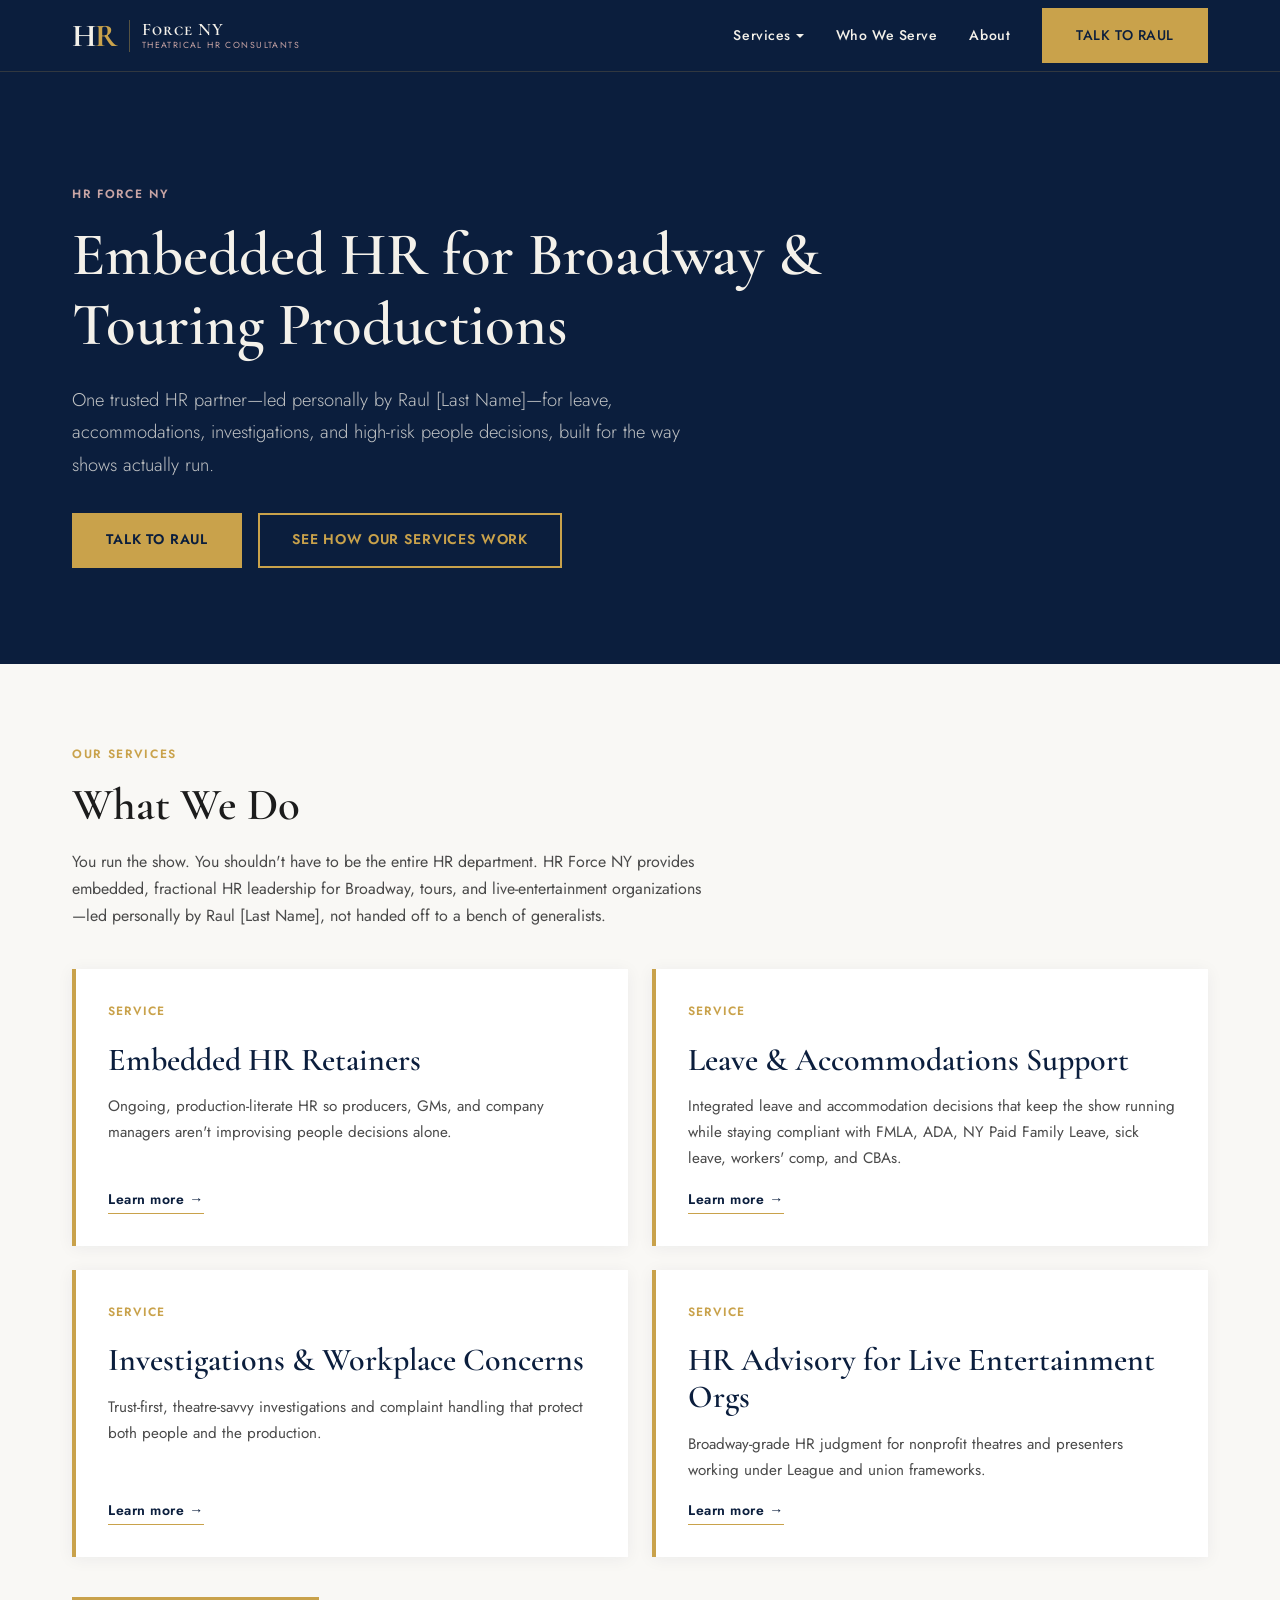
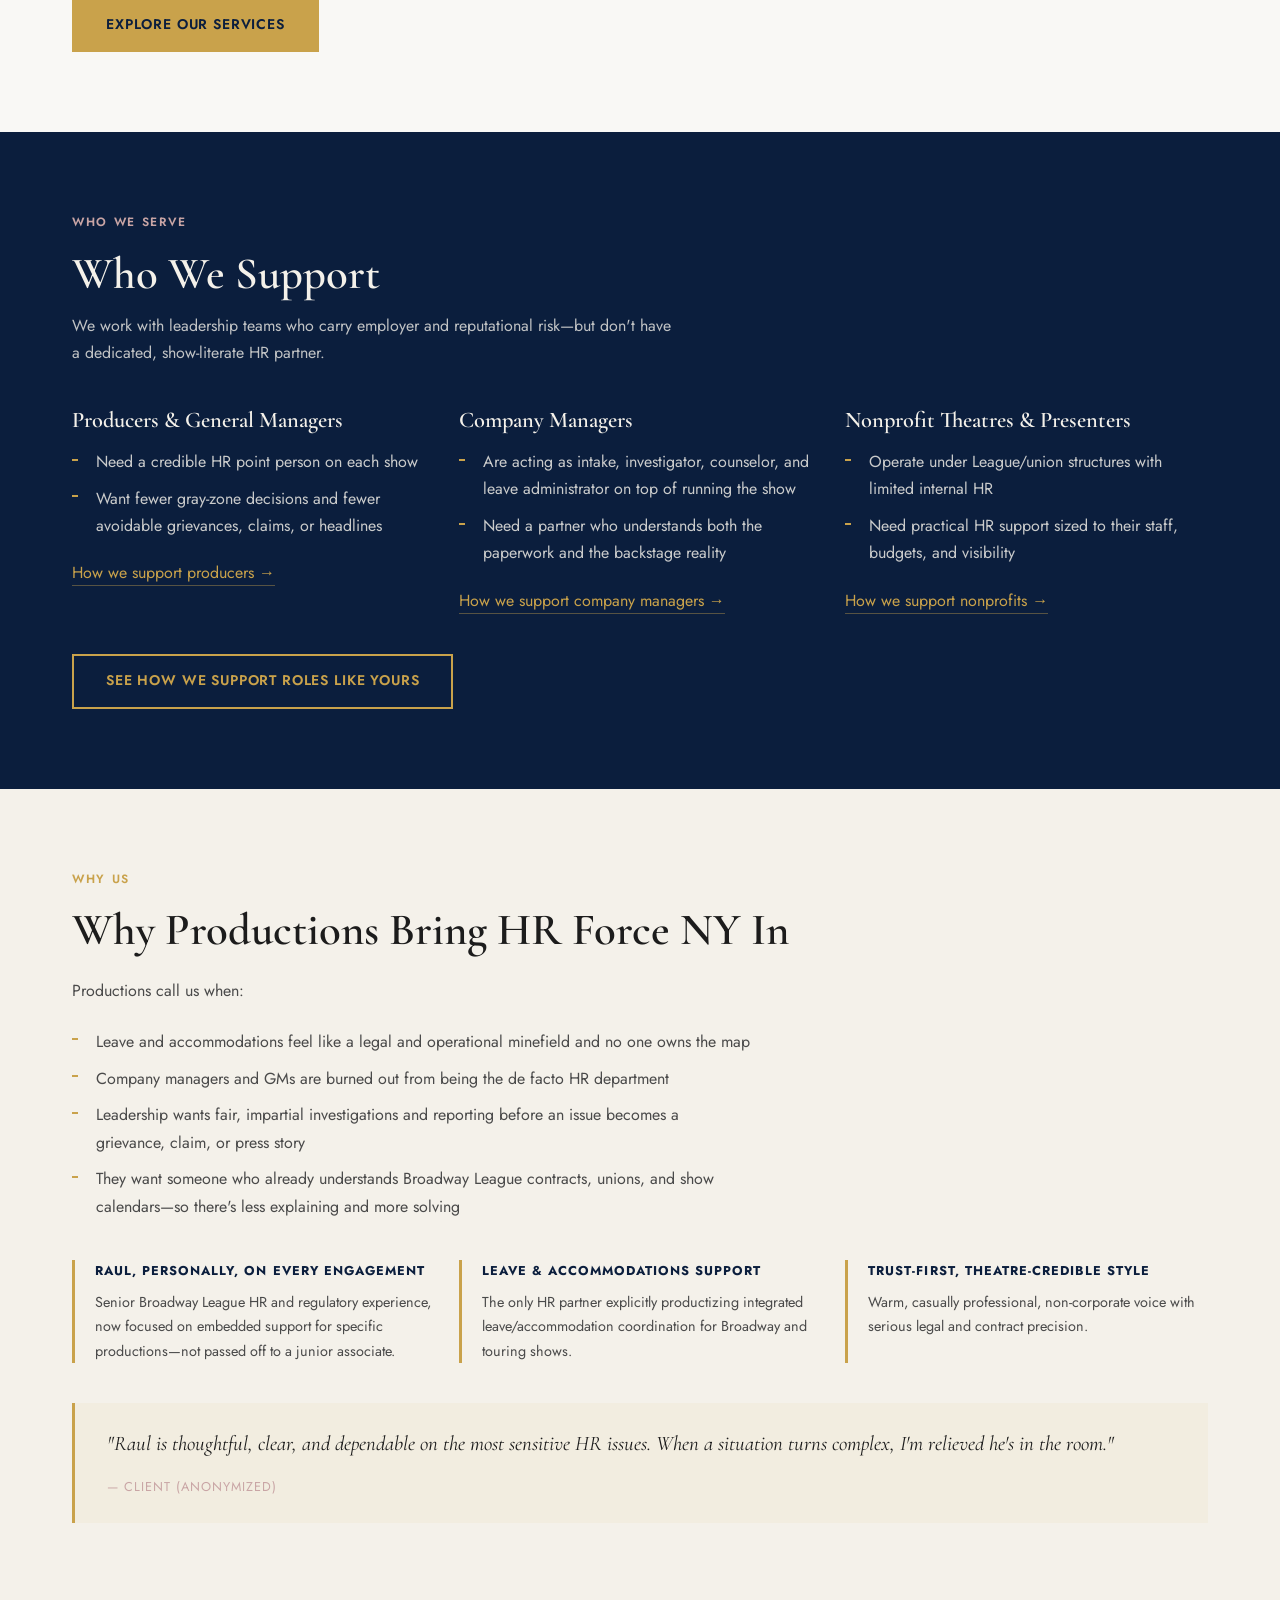
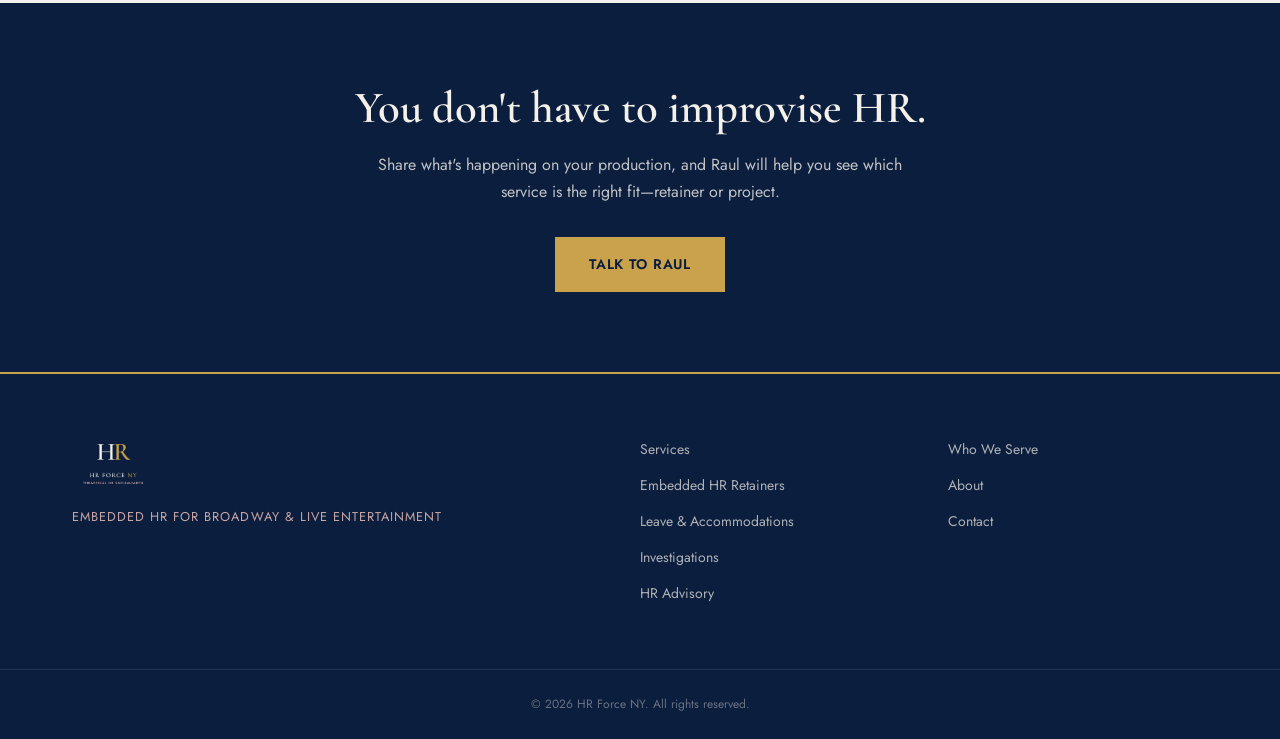
==== index.html @ e14c258d "Fix remaining command center mention and dropdown gap - Fix lowercase 'command center' label on home" ====
<!DOCTYPE html>
<html lang="en">
<head>
  <meta charset="UTF-8">
  <meta name="viewport" content="width=device-width, initial-scale=1.0">
  <title>HR Force NY — Embedded HR for Broadway & Touring Productions</title>
  <link rel="preconnect" href="https://fonts.googleapis.com">
  <link rel="preconnect" href="https://fonts.gstatic.com" crossorigin>
  <link href="https://fonts.googleapis.com/css2?family=Cormorant+Garamond:ital,wght@0,400;0,600;0,700;1,400;1,600&family=Jost:wght@300;400;500;600&display=swap" rel="stylesheet">
  <link rel="stylesheet" href="/css/styles.css">
</head>
<body>

<header class="site-header">
  <div class="header-inner">
    <a href="/" class="logo-wordmark">
      <span class="logo-monogram"><span class="mono-h">H</span><span class="mono-r">R</span></span>
      <span class="logo-divider"></span>
      <span class="logo-text">
        <span class="logo-name">Force NY</span>
        <span class="logo-tagline">Theatrical HR Consultants</span>
      </span>
    </a>
    <nav class="main-nav">
      <div class="nav-dropdown">
        <a href="/services/">Services</a>
        <div class="dropdown-menu">
          <a href="/services/embedded-hr-retainers/">Embedded HR Retainers</a>
          <a href="/services/leave-accommodations/">Leave &amp; Accommodations Support</a>
          <a href="/services/investigations/">Investigations &amp; Workplace Concerns</a>
          <a href="/services/advisory/">HR Advisory for Live Entertainment Orgs</a>
        </div>
      </div>
      <a href="/who-we-serve/">Who We Serve</a>
      <a href="/about/">About</a>
      <a href="/contact/" class="btn-gold">Talk to Raul</a>
    </nav>
  </div>
</header>

<!-- HERO -->
<section class="section-navy hero">
  <div class="container">
    <span class="eyebrow">HR Force NY</span>
    <h1>Embedded HR for Broadway &amp; Touring Productions</h1>
    <p class="subhead">One trusted HR partner—led personally by Raul [Last Name]—for leave, accommodations, investigations, and high-risk people decisions, built for the way shows actually run.</p>
    <div class="btn-row">
      <a href="/contact/" class="btn-gold">Talk to Raul</a>
      <a href="/services/" class="btn-outline">See how our services work</a>
    </div>
  </div>
</section>

<!-- WHAT WE DO -->
<section class="section-page-bg section-pad">
  <div class="container">
    <span class="eyebrow">Our Services</span>
    <h2 style="margin-bottom:1rem;">What We Do</h2>
    <p style="max-width:640px;color:var(--text-mid);margin-bottom:2.5rem;">You run the show. You shouldn't have to be the entire HR department. HR Force NY provides embedded, fractional HR leadership for Broadway, tours, and live-entertainment organizations—led personally by Raul [Last Name], not handed off to a bench of generalists.</p>
    <div class="grid-2">
      <div class="service-card">
        <div class="card-meta">Service</div>
        <h3>Embedded HR Retainers</h3>
        <p>Ongoing, production-literate HR so producers, GMs, and company managers aren't improvising people decisions alone.</p>
        <a href="/services/embedded-hr-retainers/" class="card-link">Learn more →</a>
      </div>
      <div class="service-card">
        <div class="card-meta">Service</div>
        <h3>Leave &amp; Accommodations Support</h3>
        <p>Integrated leave and accommodation decisions that keep the show running while staying compliant with FMLA, ADA, NY Paid Family Leave, sick leave, workers' comp, and CBAs.</p>
        <a href="/services/leave-accommodations/" class="card-link">Learn more →</a>
      </div>
      <div class="service-card">
        <div class="card-meta">Service</div>
        <h3>Investigations &amp; Workplace Concerns</h3>
        <p>Trust-first, theatre-savvy investigations and complaint handling that protect both people and the production.</p>
        <a href="/services/investigations/" class="card-link">Learn more →</a>
      </div>
      <div class="service-card">
        <div class="card-meta">Service</div>
        <h3>HR Advisory for Live Entertainment Orgs</h3>
        <p>Broadway-grade HR judgment for nonprofit theatres and presenters working under League and union frameworks.</p>
        <a href="/services/advisory/" class="card-link">Learn more →</a>
      </div>
    </div>
    <div class="btn-row" style="margin-top:2.5rem;">
      <a href="/services/" class="btn-gold">Explore our services</a>
    </div>
  </div>
</section>

<!-- WHO WE SUPPORT -->
<section class="section-navy section-pad">
  <div class="container">
    <span class="eyebrow">Who We Serve</span>
    <h2 style="margin-bottom:0.75rem;">Who We Support</h2>
    <p style="max-width:600px;color:rgba(244,241,234,0.78);margin-bottom:2.5rem;">We work with leadership teams who carry employer and reputational risk—but don't have a dedicated, show-literate HR partner.</p>
    <div class="grid-3">
      <div>
        <h3 style="font-size:1.4rem;margin-bottom:1rem;">Producers &amp; General Managers</h3>
        <ul class="bullet-list">
          <li>Need a credible HR point person on each show</li>
          <li>Want fewer gray-zone decisions and fewer avoidable grievances, claims, or headlines</li>
        </ul>
        <div style="margin-top:1.25rem;">
          <a href="/who-we-serve/" class="text-link" style="color:var(--gold);">How we support producers →</a>
        </div>
      </div>
      <div>
        <h3 style="font-size:1.4rem;margin-bottom:1rem;">Company Managers</h3>
        <ul class="bullet-list">
          <li>Are acting as intake, investigator, counselor, and leave administrator on top of running the show</li>
          <li>Need a partner who understands both the paperwork and the backstage reality</li>
        </ul>
        <div style="margin-top:1.25rem;">
          <a href="/who-we-serve/" class="text-link" style="color:var(--gold);">How we support company managers →</a>
        </div>
      </div>
      <div>
        <h3 style="font-size:1.4rem;margin-bottom:1rem;">Nonprofit Theatres &amp; Presenters</h3>
        <ul class="bullet-list">
          <li>Operate under League/union structures with limited internal HR</li>
          <li>Need practical HR support sized to their staff, budgets, and visibility</li>
        </ul>
        <div style="margin-top:1.25rem;">
          <a href="/who-we-serve/" class="text-link" style="color:var(--gold);">How we support nonprofits →</a>
        </div>
      </div>
    </div>
    <div class="btn-row" style="margin-top:2.5rem;">
      <a href="/who-we-serve/" class="btn-outline">See how we support roles like yours</a>
    </div>
  </div>
</section>

<!-- WHY HR FORCE NY -->
<section class="section-cream section-pad">
  <div class="container">
    <span class="eyebrow">Why Us</span>
    <h2 style="margin-bottom:1.25rem;">Why Productions Bring HR Force NY In</h2>
    <p style="color:var(--text-mid);max-width:640px;margin-bottom:1.5rem;">Productions call us when:</p>
    <ul class="bullet-list" style="max-width:680px;">
      <li>Leave and accommodations feel like a legal and operational minefield and no one owns the map</li>
      <li>Company managers and GMs are burned out from being the de facto HR department</li>
      <li>Leadership wants fair, impartial investigations and reporting before an issue becomes a grievance, claim, or press story</li>
      <li>They want someone who already understands Broadway League contracts, unions, and show calendars—so there's less explaining and more solving</li>
    </ul>
    <div style="display:grid;grid-template-columns:1fr 1fr 1fr;gap:1.5rem;margin-top:2.5rem;">
      <div style="border-left:3px solid var(--gold);padding-left:1.25rem;">
        <p style="font-family:'Jost',sans-serif;font-size:0.8rem;font-weight:700;letter-spacing:0.08em;text-transform:uppercase;color:var(--navy);margin-bottom:0.5rem;">Raul, personally, on every engagement</p>
        <p style="color:var(--text-mid);font-size:0.9rem;margin:0;">Senior Broadway League HR and regulatory experience, now focused on embedded support for specific productions—not passed off to a junior associate.</p>
      </div>
      <div style="border-left:3px solid var(--gold);padding-left:1.25rem;">
        <p style="font-family:'Jost',sans-serif;font-size:0.8rem;font-weight:700;letter-spacing:0.08em;text-transform:uppercase;color:var(--navy);margin-bottom:0.5rem;">Leave &amp; Accommodations Support</p>
        <p style="color:var(--text-mid);font-size:0.9rem;margin:0;">The only HR partner explicitly productizing integrated leave/accommodation coordination for Broadway and touring shows.</p>
      </div>
      <div style="border-left:3px solid var(--gold);padding-left:1.25rem;">
        <p style="font-family:'Jost',sans-serif;font-size:0.8rem;font-weight:700;letter-spacing:0.08em;text-transform:uppercase;color:var(--navy);margin-bottom:0.5rem;">Trust-first, theatre-credible style</p>
        <p style="color:var(--text-mid);font-size:0.9rem;margin:0;">Warm, casually professional, non-corporate voice with serious legal and contract precision.</p>
      </div>
    </div>
    <div class="pullquote">
      <blockquote>"Raul is thoughtful, clear, and dependable on the most sensitive HR issues. When a situation turns complex, I'm relieved he's in the room."</blockquote>
      <cite>— Client (anonymized)</cite>
    </div>
  </div>
</section>

<!-- FINAL CTA -->
<section class="section-navy cta-band">
  <div class="container">
    <h2>You don't have to improvise HR.</h2>
    <p>Share what's happening on your production, and Raul will help you see which service is the right fit—retainer or project.</p>
    <div class="btn-row">
      <a href="/contact/" class="btn-gold">Talk to Raul</a>
    </div>
  </div>
</section>

<footer class="site-footer">
  <div class="footer-inner">
    <div class="footer-logo">
      <img src="/brand/hrforce-ny-logo-2a.png" alt="HR Force NY" height="52">
      <p>Embedded HR for Broadway &amp; Live Entertainment</p>
    </div>
    <nav class="footer-nav">
      <a href="/services/">Services</a>
      <a href="/services/embedded-hr-retainers/">Embedded HR Retainers</a>
      <a href="/services/leave-accommodations/">Leave &amp; Accommodations</a>
      <a href="/services/investigations/">Investigations</a>
      <a href="/services/advisory/">HR Advisory</a>
    </nav>
    <nav class="footer-nav">
      <a href="/who-we-serve/">Who We Serve</a>
      <a href="/about/">About</a>
      <a href="/contact/">Contact</a>
    </nav>
  </div>
  <div class="footer-legal">
    <p>&copy; 2026 HR Force NY. All rights reserved.</p>
  </div>
</footer>

</body>
</html>
---- css/styles.css ----
/* ============================================================
   HR Force NY — Shared Stylesheet
   ============================================================ */

*, *::before, *::after {
  box-sizing: border-box;
  margin: 0;
  padding: 0;
}

:root {
  --navy:     #0B1E3D;
  --gold:     #C9A24B;
  --cream:    #F4F1EA;
  --rose:     #C9A5A5;
  --page-bg:  #F9F8F5;
  --white:    #FFFFFF;
  --text-dark: #1C1C1C;
  --text-mid:  #4A4A4A;
  --text-light: #D4CEC5;
  --max-width: 1200px;
}

html {
  font-size: 16px;
  -webkit-font-smoothing: antialiased;
}

body {
  font-family: 'Jost', sans-serif;
  font-weight: 400;
  color: var(--text-dark);
  background: var(--page-bg);
  line-height: 1.7;
}

img {
  max-width: 100%;
  display: block;
}

a {
  color: inherit;
  text-decoration: none;
}

/* ============================================================
   LAYOUT
   ============================================================ */

.container {
  max-width: var(--max-width);
  margin: 0 auto;
  padding: 0 2rem;
}

.section-navy    { background: var(--navy); color: var(--cream); }
.section-cream   { background: var(--cream); color: var(--text-dark); }
.section-white   { background: var(--white); color: var(--text-dark); }
.section-page-bg { background: var(--page-bg); color: var(--text-dark); }

.section-pad   { padding: 5rem 0; }
.section-pad-lg { padding: 7rem 0; }

/* ============================================================
   TYPOGRAPHY
   ============================================================ */

h1, h2, h3, h4 {
  font-family: 'Cormorant Garamond', Georgia, serif;
  line-height: 1.15;
  font-weight: 600;
}

h1 { font-size: clamp(2.4rem, 5vw, 3.8rem); }
h2 { font-size: clamp(1.8rem, 3.5vw, 2.8rem); }
h3 { font-size: clamp(1.4rem, 2.5vw, 2rem); }
h4 { font-size: 1.2rem; }

p { margin-bottom: 1.2rem; }
p:last-child { margin-bottom: 0; }

.eyebrow {
  font-family: 'Jost', sans-serif;
  font-size: 0.75rem;
  font-weight: 600;
  letter-spacing: 0.14em;
  text-transform: uppercase;
  margin-bottom: 1rem;
  display: block;
}

.section-navy .eyebrow  { color: var(--rose); }
.section-cream .eyebrow { color: var(--gold); }
.section-white .eyebrow { color: var(--gold); }
.section-page-bg .eyebrow { color: var(--gold); }

.section-navy h1,
.section-navy h2,
.section-navy h3,
.section-navy h4 { color: var(--cream); }

.section-navy p,
.section-navy li { color: rgba(244, 241, 234, 0.82); }

ul {
  list-style: none;
}

.bullet-list li {
  padding-left: 1.5rem;
  position: relative;
  margin-bottom: 0.6rem;
  color: var(--text-mid);
}

.bullet-list li::before {
  content: '';
  position: absolute;
  left: 0;
  top: 0.65em;
  width: 6px;
  height: 2px;
  background: var(--gold);
}

.section-navy .bullet-list li { color: rgba(244, 241, 234, 0.82); }
.section-navy .bullet-list li::before { background: var(--gold); }

/* ============================================================
   BUTTONS
   ============================================================ */

.btn-gold {
  display: inline-block;
  background: var(--gold);
  color: var(--navy);
  font-family: 'Jost', sans-serif;
  font-weight: 600;
  font-size: 0.875rem;
  letter-spacing: 0.06em;
  text-transform: uppercase;
  padding: 0.85rem 2rem;
  border: 2px solid var(--gold);
  cursor: pointer;
  transition: background 0.2s, color 0.2s;
  text-decoration: none;
}

.btn-gold:hover {
  background: #b88e3b;
  border-color: #b88e3b;
  color: var(--navy);
}

.btn-outline {
  display: inline-block;
  background: transparent;
  color: var(--gold);
  font-family: 'Jost', sans-serif;
  font-weight: 600;
  font-size: 0.875rem;
  letter-spacing: 0.06em;
  text-transform: uppercase;
  padding: 0.85rem 2rem;
  border: 2px solid var(--gold);
  cursor: pointer;
  transition: background 0.2s, color 0.2s;
  text-decoration: none;
}

.btn-outline:hover {
  background: var(--gold);
  color: var(--navy);
}

.btn-row {
  display: flex;
  flex-wrap: wrap;
  gap: 1rem;
  align-items: center;
  margin-top: 2rem;
}

/* ============================================================
   HEADER / NAV
   ============================================================ */

.site-header {
  position: sticky;
  top: 0;
  z-index: 100;
  background: var(--navy);
  height: 72px;
  border-bottom: 1px solid rgba(201, 162, 75, 0.2);
}

.header-inner {
  max-width: var(--max-width);
  margin: 0 auto;
  padding: 0 2rem;
  height: 100%;
  display: flex;
  align-items: center;
  justify-content: space-between;
}

.logo-link img {
  height: 48px;
  width: auto;
}

/* Horizontal text wordmark for nav */
.logo-wordmark {
  display: flex;
  align-items: center;
  gap: 0.75rem;
  text-decoration: none;
  line-height: 1;
}
.logo-wordmark .logo-monogram {
  font-family: 'Cormorant Garamond', serif;
  font-size: 2rem;
  font-weight: 700;
  line-height: 1;
  letter-spacing: -0.02em;
}
.logo-wordmark .logo-monogram .mono-h { color: var(--cream); }
.logo-wordmark .logo-monogram .mono-r { color: var(--gold); }
.logo-wordmark .logo-divider {
  width: 1px;
  height: 32px;
  background: rgba(201,162,75,0.4);
}
.logo-wordmark .logo-text {
  display: flex;
  flex-direction: column;
  gap: 0.15rem;
}
.logo-wordmark .logo-name {
  font-family: 'Cormorant Garamond', serif;
  font-variant-caps: small-caps;
  font-size: 1.1rem;
  font-weight: 600;
  letter-spacing: 0.06em;
  color: var(--cream);
  line-height: 1;
}
.logo-wordmark .logo-tagline {
  font-family: 'Jost', sans-serif;
  font-size: 0.55rem;
  font-weight: 400;
  letter-spacing: 0.16em;
  text-transform: uppercase;
  color: var(--rose);
  line-height: 1;
}

.main-nav {
  display: flex;
  align-items: center;
  gap: 2rem;
}

.main-nav a {
  font-family: 'Jost', sans-serif;
  font-size: 0.875rem;
  font-weight: 500;
  letter-spacing: 0.04em;
  color: var(--cream);
  text-decoration: none;
  transition: color 0.2s;
}

.main-nav a:hover {
  color: var(--gold);
}

.main-nav .btn-gold {
  color: var(--navy);
}

/* Services dropdown */
.nav-dropdown {
  position: relative;
}
.nav-dropdown > a {
  display: flex;
  align-items: center;
  gap: 0.3rem;
}
.nav-dropdown > a::after {
  content: '';
  display: inline-block;
  width: 0;
  height: 0;
  border-left: 4px solid transparent;
  border-right: 4px solid transparent;
  border-top: 4px solid currentColor;
  margin-top: 1px;
  transition: transform 0.2s;
}
.nav-dropdown:hover > a::after,
.nav-dropdown:focus-within > a::after {
  transform: rotate(180deg);
}
.dropdown-menu {
  display: none;
  position: absolute;
  top: 100%;
  left: 50%;
  transform: translateX(-50%);
  background: var(--navy);
  border: 1px solid rgba(201,162,75,0.3);
  border-top: 2px solid var(--gold);
  min-width: 260px;
  z-index: 200;
  padding: 0.5rem 0;
  padding-top: 0.75rem;
}
.nav-dropdown:hover .dropdown-menu,
.nav-dropdown:focus-within .dropdown-menu {
  display: block;
}
.dropdown-menu a {
  display: block;
  padding: 0.65rem 1.25rem;
  font-size: 0.8rem;
  letter-spacing: 0.03em;
  white-space: nowrap;
  border-bottom: 1px solid rgba(255,255,255,0.05);
}
.dropdown-menu a:last-child {
  border-bottom: none;
}
.dropdown-menu a:hover {
  background: rgba(201,162,75,0.08);
  color: var(--gold);
}

/* ============================================================
   FOOTER
   ============================================================ */

.site-footer {
  background: var(--navy);
  border-top: 2px solid var(--gold);
}

.footer-inner {
  max-width: var(--max-width);
  margin: 0 auto;
  padding: 4rem 2rem;
  display: grid;
  grid-template-columns: 2fr 1fr 1fr;
  gap: 3rem;
}

.footer-logo img {
  height: 52px;
  width: auto;
  margin-bottom: 1rem;
}

.footer-logo p {
  font-family: 'Jost', sans-serif;
  font-size: 0.8rem;
  letter-spacing: 0.08em;
  text-transform: uppercase;
  color: var(--rose);
  margin: 0;
}

.footer-nav {
  display: flex;
  flex-direction: column;
  gap: 0.75rem;
}

.footer-nav a {
  font-family: 'Jost', sans-serif;
  font-size: 0.875rem;
  color: rgba(244, 241, 234, 0.7);
  text-decoration: none;
  transition: color 0.2s;
}

.footer-nav a:hover {
  color: var(--gold);
}

.footer-legal {
  border-top: 1px solid rgba(244, 241, 234, 0.1);
  padding: 1.5rem 2rem;
  text-align: center;
}

.footer-legal p {
  font-family: 'Jost', sans-serif;
  font-size: 0.75rem;
  color: rgba(244, 241, 234, 0.4);
  margin: 0;
}

/* ============================================================
   HERO
   ============================================================ */

.hero {
  padding: 7rem 0 6rem;
}

.hero h1 {
  margin-bottom: 1.5rem;
  max-width: 820px;
}

.hero .subhead {
  font-family: 'Jost', sans-serif;
  font-size: 1.15rem;
  font-weight: 300;
  line-height: 1.75;
  color: rgba(244, 241, 234, 0.78);
  max-width: 620px;
  margin-bottom: 0;
}

/* ============================================================
   SERVICE CARDS
   ============================================================ */

.service-card {
  background: var(--white);
  border-left: 4px solid var(--gold);
  padding: 2rem;
  box-shadow: 0 2px 16px rgba(11, 30, 61, 0.06);
  display: flex;
  flex-direction: column;
  gap: 1rem;
}

.service-card h2,
.service-card h3 {
  font-family: 'Cormorant Garamond', Georgia, serif;
  color: var(--navy);
}

.service-card .card-meta {
  font-family: 'Jost', sans-serif;
  font-size: 0.75rem;
  font-weight: 600;
  letter-spacing: 0.1em;
  text-transform: uppercase;
  color: var(--gold);
  margin-bottom: 0.25rem;
}

.service-card p {
  color: var(--text-mid);
  font-size: 0.95rem;
  margin-bottom: 0;
}

.service-card .card-link {
  font-family: 'Jost', sans-serif;
  font-size: 0.875rem;
  font-weight: 600;
  color: var(--navy);
  letter-spacing: 0.04em;
  text-decoration: none;
  border-bottom: 1px solid var(--gold);
  padding-bottom: 1px;
  align-self: flex-start;
  margin-top: auto;
  transition: color 0.2s;
}

.service-card .card-link:hover { color: var(--gold); }

.grid-2 {
  display: grid;
  grid-template-columns: 1fr 1fr;
  gap: 1.5rem;
}

.grid-3 {
  display: grid;
  grid-template-columns: 1fr 1fr 1fr;
  gap: 1.5rem;
}

/* ============================================================
   PULLQUOTE
   ============================================================ */

.pullquote {
  border-left: 3px solid var(--gold);
  padding: 1.5rem 2rem;
  margin: 2.5rem 0 0;
  background: rgba(201, 162, 75, 0.06);
}

.pullquote blockquote {
  font-family: 'Cormorant Garamond', Georgia, serif;
  font-size: 1.3rem;
  font-style: italic;
  line-height: 1.6;
  color: var(--text-dark);
  margin-bottom: 0.75rem;
}

.pullquote cite {
  font-family: 'Jost', sans-serif;
  font-size: 0.8rem;
  letter-spacing: 0.08em;
  text-transform: uppercase;
  color: var(--rose);
  font-style: normal;
}

/* ============================================================
   DIVIDER RULE
   ============================================================ */

.gold-rule {
  border: none;
  border-top: 2px solid var(--gold);
  margin: 3rem 0;
  opacity: 0.4;
}

/* ============================================================
   WHO WE SERVE — AUDIENCE SECTIONS
   ============================================================ */

.audience-section {
  padding: 4.5rem 0;
}

.audience-inner {
  display: grid;
  grid-template-columns: 1fr 1fr;
  gap: 4rem;
  align-items: start;
}

.audience-links {
  display: flex;
  flex-direction: column;
  gap: 0.5rem;
  margin-top: 1.5rem;
}

.audience-links a {
  font-family: 'Jost', sans-serif;
  font-size: 0.875rem;
  font-weight: 600;
  color: var(--gold);
  text-decoration: none;
  border-bottom: 1px solid transparent;
  padding-bottom: 1px;
  align-self: flex-start;
  transition: border-color 0.2s;
}

.audience-links a:hover { border-color: var(--gold); }

/* ============================================================
   HOW IT WORKS — 3 COLUMN
   ============================================================ */

.how-grid {
  display: grid;
  grid-template-columns: 1fr 1fr 1fr;
  gap: 2rem;
  margin-top: 2.5rem;
}

.how-block h4 {
  font-family: 'Jost', sans-serif;
  font-weight: 600;
  font-size: 0.875rem;
  letter-spacing: 0.08em;
  text-transform: uppercase;
  color: var(--gold);
  margin-bottom: 0.75rem;
}

.how-block p,
.how-block li {
  font-size: 0.93rem;
  color: rgba(244, 241, 234, 0.78);
}

/* ============================================================
   PRINCIPLES / BELIEFS CARDS
   ============================================================ */

.principles-grid {
  display: grid;
  grid-template-columns: 1fr 1fr;
  gap: 1.5rem;
  margin-top: 2.5rem;
}

.principle-card {
  border-left: 3px solid var(--gold);
  padding: 1.5rem;
  background: rgba(201, 162, 75, 0.06);
}

.principle-card h4 {
  font-family: 'Jost', sans-serif;
  font-size: 0.875rem;
  font-weight: 600;
  letter-spacing: 0.06em;
  text-transform: uppercase;
  color: var(--gold);
  margin-bottom: 0.6rem;
}

.principle-card p {
  font-size: 0.93rem;
  color: rgba(244, 241, 234, 0.78);
  margin: 0;
}

/* ============================================================
   CTA BAND
   ============================================================ */

.cta-band {
  padding: 5rem 0;
  text-align: center;
}

.cta-band h2 {
  margin-bottom: 1rem;
}

.cta-band p {
  max-width: 540px;
  margin: 0 auto 2rem;
  color: rgba(244, 241, 234, 0.78);
}

.cta-band .btn-row {
  justify-content: center;
}

/* ============================================================
   WHAT'S INCLUDED — SUBSECTIONS
   ============================================================ */

.included-grid {
  display: grid;
  grid-template-columns: 1fr 1fr;
  gap: 2.5rem;
  margin-top: 2.5rem;
}

.included-item h4 {
  font-family: 'Jost', sans-serif;
  font-size: 0.875rem;
  font-weight: 700;
  letter-spacing: 0.06em;
  text-transform: uppercase;
  color: var(--navy);
  margin-bottom: 0.75rem;
  padding-bottom: 0.5rem;
  border-bottom: 1px solid var(--gold);
}

.included-item p,
.included-item li {
  font-size: 0.93rem;
  color: var(--text-mid);
  margin-bottom: 0.4rem;
}

/* ============================================================
   CONTACT FORM
   ============================================================ */

.contact-layout {
  display: grid;
  grid-template-columns: 1fr 1.6fr;
  gap: 5rem;
  align-items: start;
}

.contact-intro h2 {
  color: var(--navy);
  margin-bottom: 1.25rem;
}

.contact-intro p {
  color: var(--text-mid);
  font-size: 0.95rem;
}

.contact-intro .raul-bullets {
  margin-top: 1.5rem;
}

.contact-form-wrap {
  background: var(--white);
  border-left: 4px solid var(--gold);
  padding: 2.5rem;
  box-shadow: 0 2px 20px rgba(11, 30, 61, 0.07);
}

.form-group {
  margin-bottom: 1.25rem;
}

.form-group label {
  display: block;
  font-family: 'Jost', sans-serif;
  font-size: 0.8rem;
  font-weight: 600;
  letter-spacing: 0.07em;
  text-transform: uppercase;
  color: var(--text-dark);
  margin-bottom: 0.4rem;
}

.form-group input,
.form-group select,
.form-group textarea {
  width: 100%;
  font-family: 'Jost', sans-serif;
  font-size: 0.95rem;
  color: var(--text-dark);
  background: var(--page-bg);
  border: 1px solid #D8D4CC;
  padding: 0.75rem 1rem;
  outline: none;
  transition: border-color 0.2s, box-shadow 0.2s;
  appearance: none;
  -webkit-appearance: none;
}

.form-group select {
  background-image: url("data:image/svg+xml,%3Csvg xmlns='http://www.w3.org/2000/svg' width='12' height='8' viewBox='0 0 12 8'%3E%3Cpath d='M1 1l5 5 5-5' stroke='%234A4A4A' stroke-width='1.5' fill='none'/%3E%3C/svg%3E");
  background-repeat: no-repeat;
  background-position: right 1rem center;
  padding-right: 2.5rem;
}

.form-group input:focus,
.form-group select:focus,
.form-group textarea:focus {
  border-color: var(--gold);
  box-shadow: 0 0 0 2px rgba(201, 162, 75, 0.2);
}

.form-group textarea {
  min-height: 120px;
  resize: vertical;
}

.form-submit {
  margin-top: 1.5rem;
}

.form-submit .btn-gold {
  width: 100%;
  text-align: center;
  border: none;
  font-size: 0.875rem;
  padding: 1rem 2rem;
  cursor: pointer;
}

.prefer-email {
  margin-top: 2.5rem;
  padding-top: 2rem;
  border-top: 1px solid rgba(201, 162, 75, 0.3);
}

.prefer-email h3 {
  font-family: 'Jost', sans-serif;
  font-size: 0.875rem;
  font-weight: 600;
  letter-spacing: 0.06em;
  text-transform: uppercase;
  color: var(--navy);
  margin-bottom: 0.5rem;
}

.prefer-email p {
  font-size: 0.9rem;
  color: var(--text-mid);
  margin: 0;
}

/* ============================================================
   PAGE HEADER (non-hero interior pages)
   ============================================================ */

.page-header {
  padding: 5rem 0 4rem;
}

.page-header h1 {
  margin-bottom: 1.25rem;
}

.page-header .lead {
  font-family: 'Jost', sans-serif;
  font-size: 1.1rem;
  font-weight: 300;
  color: rgba(244, 241, 234, 0.78);
  max-width: 680px;
}

/* ============================================================
   INLINE LINK STYLE
   ============================================================ */

.text-link {
  color: var(--gold);
  border-bottom: 1px solid rgba(201, 162, 75, 0.4);
  padding-bottom: 1px;
  transition: border-color 0.2s;
}

.text-link:hover { border-color: var(--gold); }

/* ============================================================
   RESPONSIVE
   ============================================================ */

@media (max-width: 900px) {
  .grid-2,
  .grid-3,
  .how-grid,
  .principles-grid,
  .included-grid,
  .audience-inner,
  .footer-inner,
  .contact-layout {
    grid-template-columns: 1fr;
    gap: 2rem;
  }

  .footer-inner {
    padding: 3rem 2rem;
  }
}

@media (max-width: 768px) {
  .main-nav {
    gap: 1rem;
  }

  .main-nav a:not(.btn-gold) {
    display: none;
  }

  h1 { font-size: 2.2rem; }
  h2 { font-size: 1.75rem; }

  .hero { padding: 4rem 0; }
  .section-pad { padding: 3.5rem 0; }
  .section-pad-lg { padding: 4.5rem 0; }

  .contact-form-wrap { padding: 1.5rem; }
}
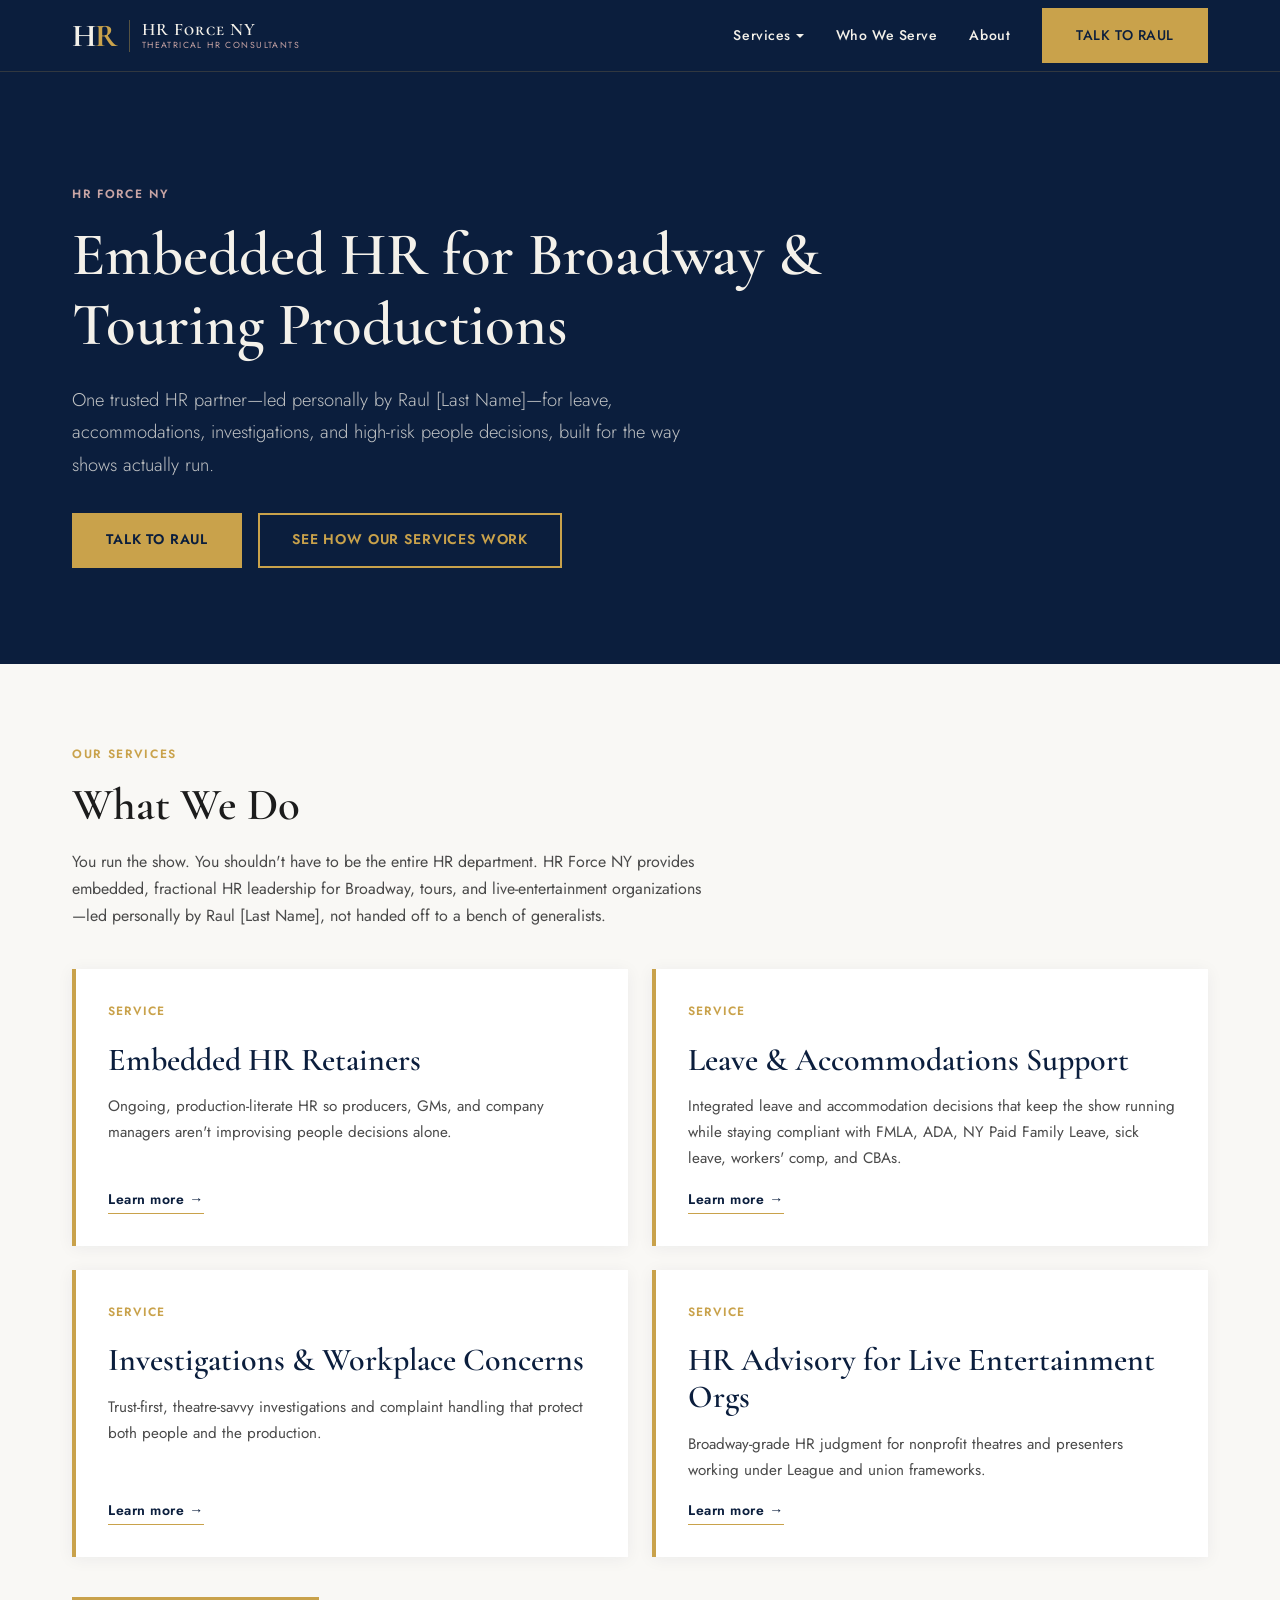
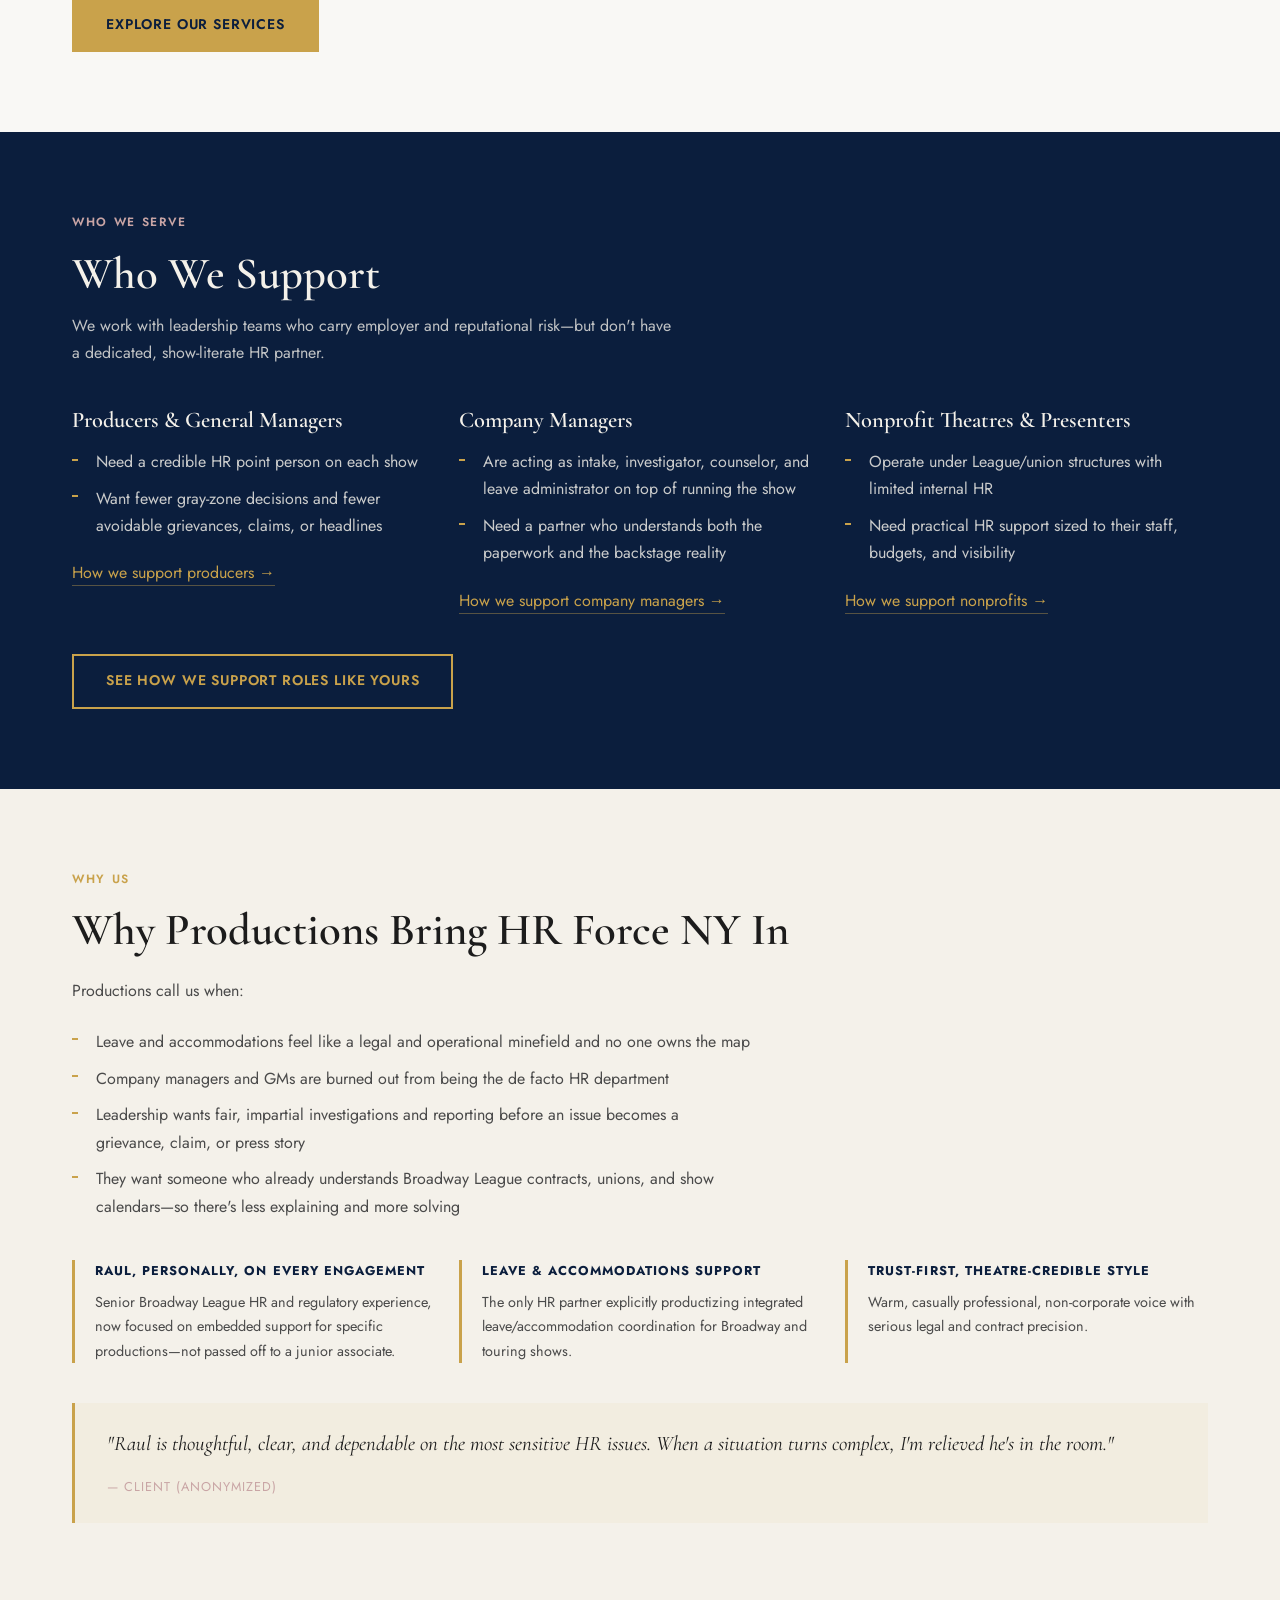
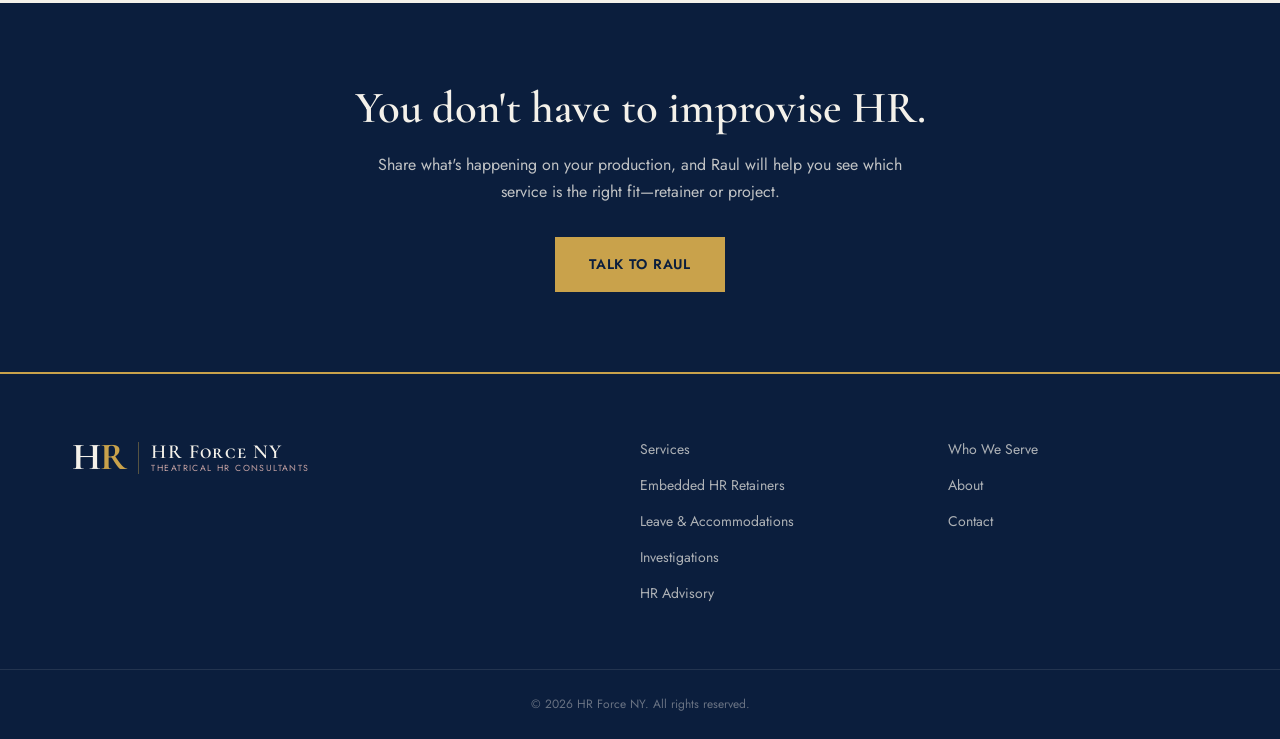
==== commit 4958bdb5: "Update logo: 'HR Force NY' in nav wordmark, replicate in footer - Change logo-name from 'Force NY' t" ====
--- a/index.html
+++ b/index.html
@@ -17,7 +17,7 @@
       <span class="logo-monogram"><span class="mono-h">H</span><span class="mono-r">R</span></span>
       <span class="logo-divider"></span>
       <span class="logo-text">
-        <span class="logo-name">Force NY</span>
+        <span class="logo-name">HR Force NY</span>
         <span class="logo-tagline">Theatrical HR Consultants</span>
       </span>
     </a>
@@ -180,8 +180,14 @@
 <footer class="site-footer">
   <div class="footer-inner">
     <div class="footer-logo">
-      <img src="/brand/hrforce-ny-logo-2a.png" alt="HR Force NY" height="52">
-      <p>Embedded HR for Broadway &amp; Live Entertainment</p>
+      <a href="/" class="logo-wordmark footer-wordmark">
+        <span class="logo-monogram"><span class="mono-h">H</span><span class="mono-r">R</span></span>
+        <span class="logo-divider"></span>
+        <span class="logo-text">
+          <span class="logo-name">HR Force NY</span>
+          <span class="logo-tagline">Theatrical HR Consultants</span>
+        </span>
+      </a>
     </div>
     <nav class="footer-nav">
       <a href="/services/">Services</a>
--- a/css/styles.css
+++ b/css/styles.css
@@ -362,6 +362,18 @@
   margin-bottom: 1rem;
 }
 
+.footer-wordmark {
+  margin-bottom: 0.5rem;
+}
+
+.footer-wordmark .logo-monogram {
+  font-size: 2.4rem;
+}
+
+.footer-wordmark .logo-name {
+  font-size: 1.25rem;
+}
+
 .footer-logo p {
   font-family: 'Jost', sans-serif;
   font-size: 0.8rem;
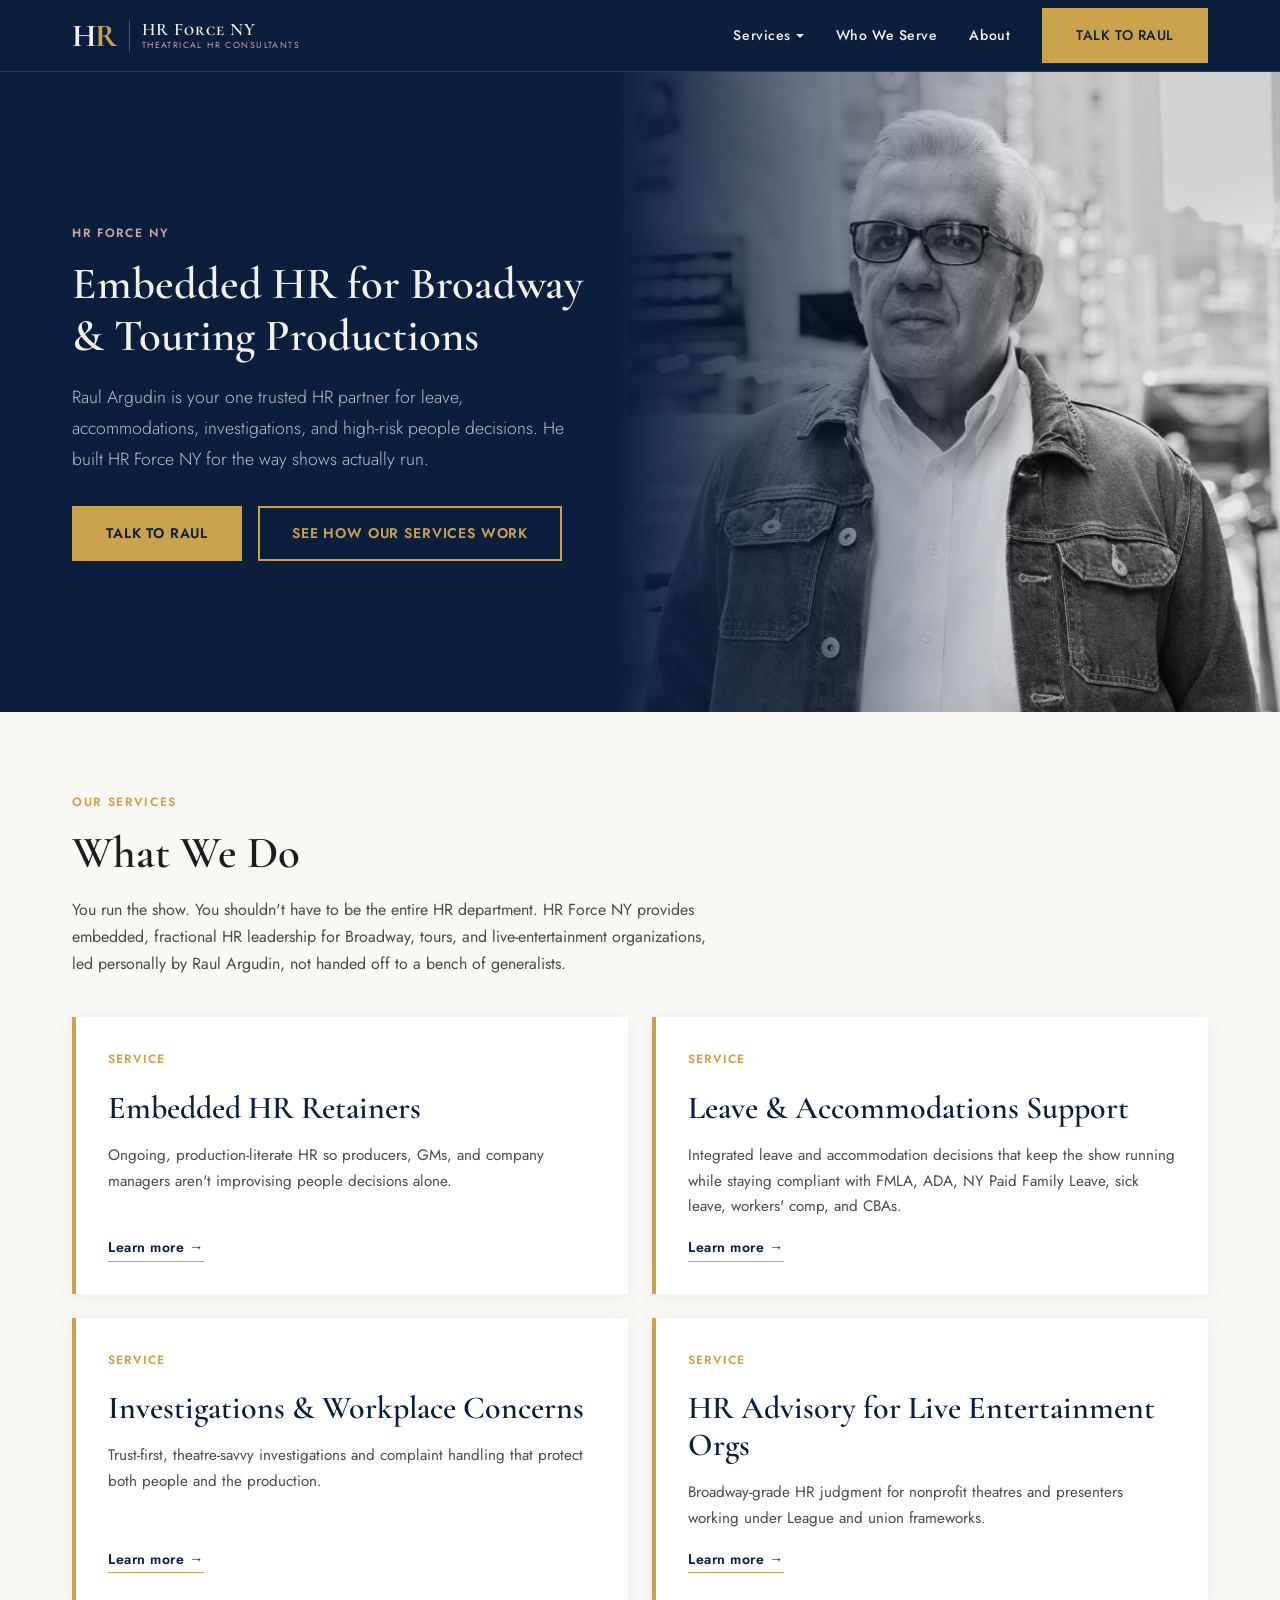
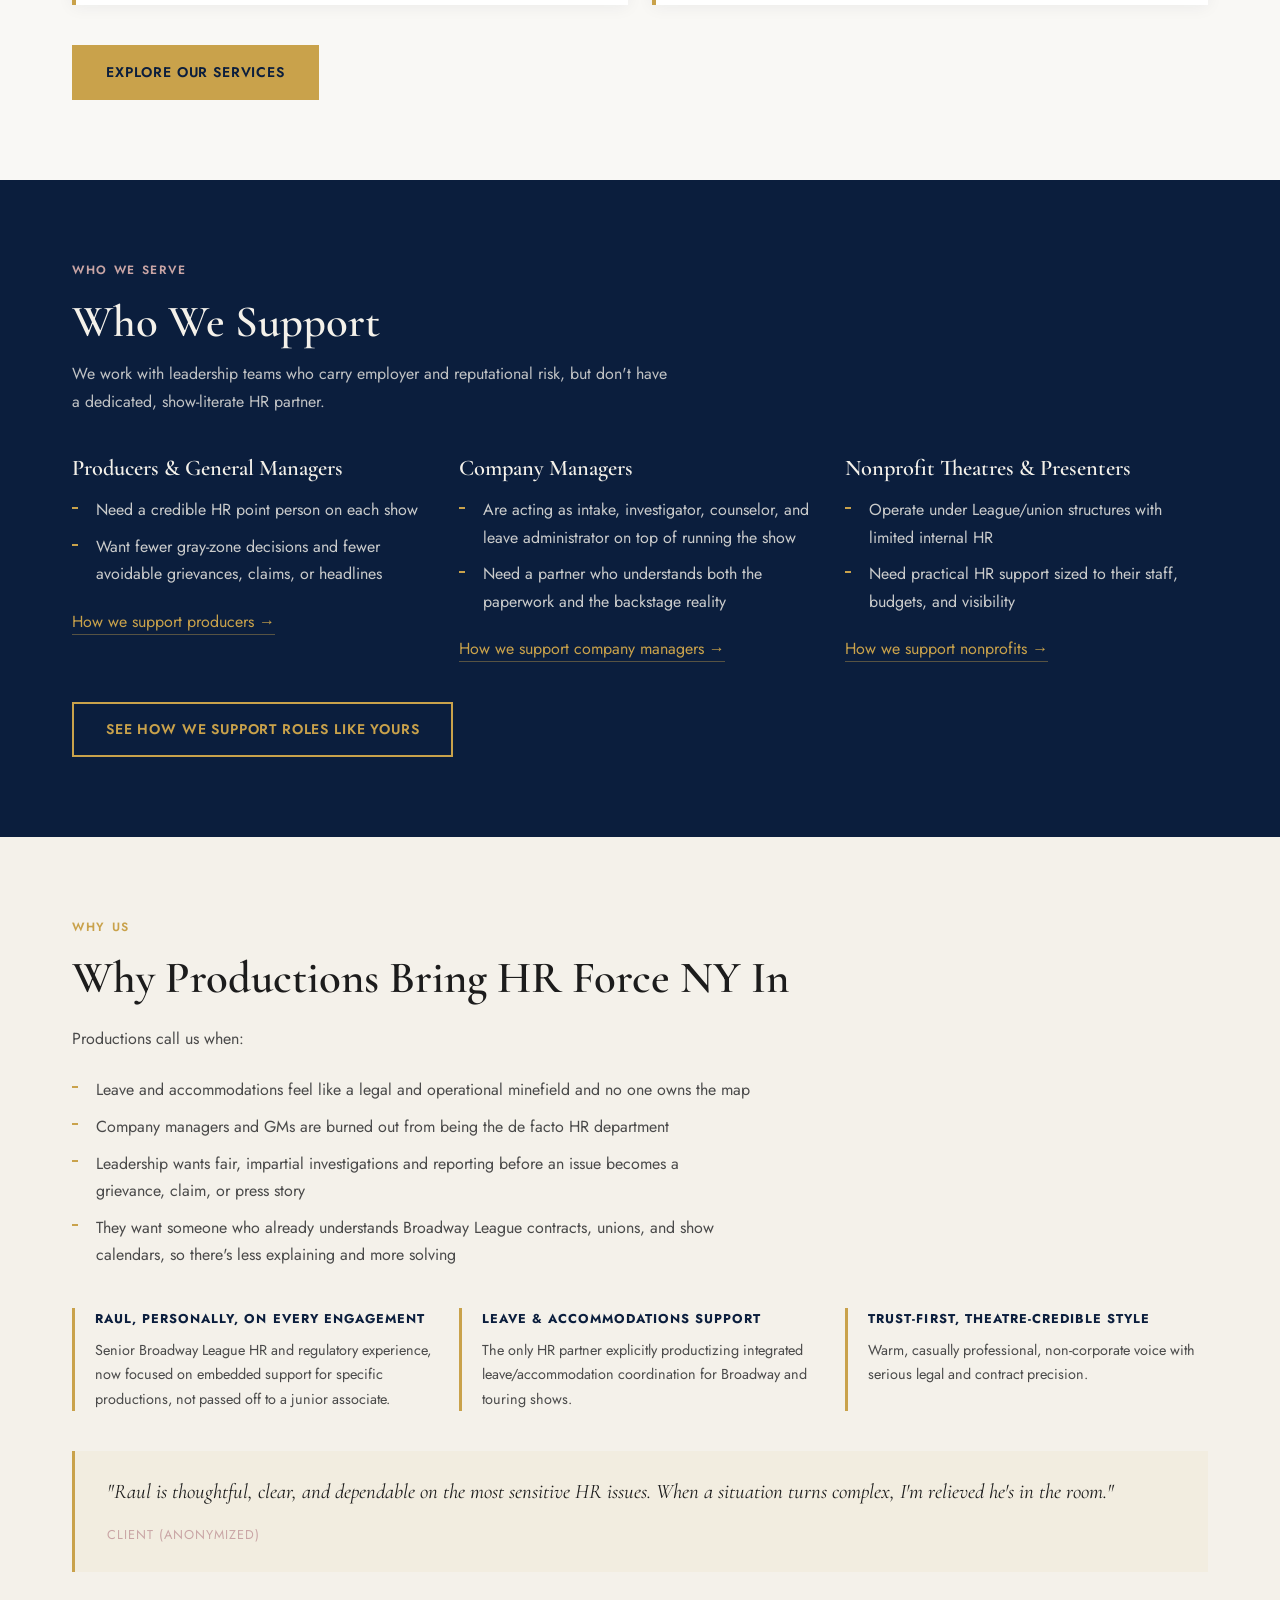
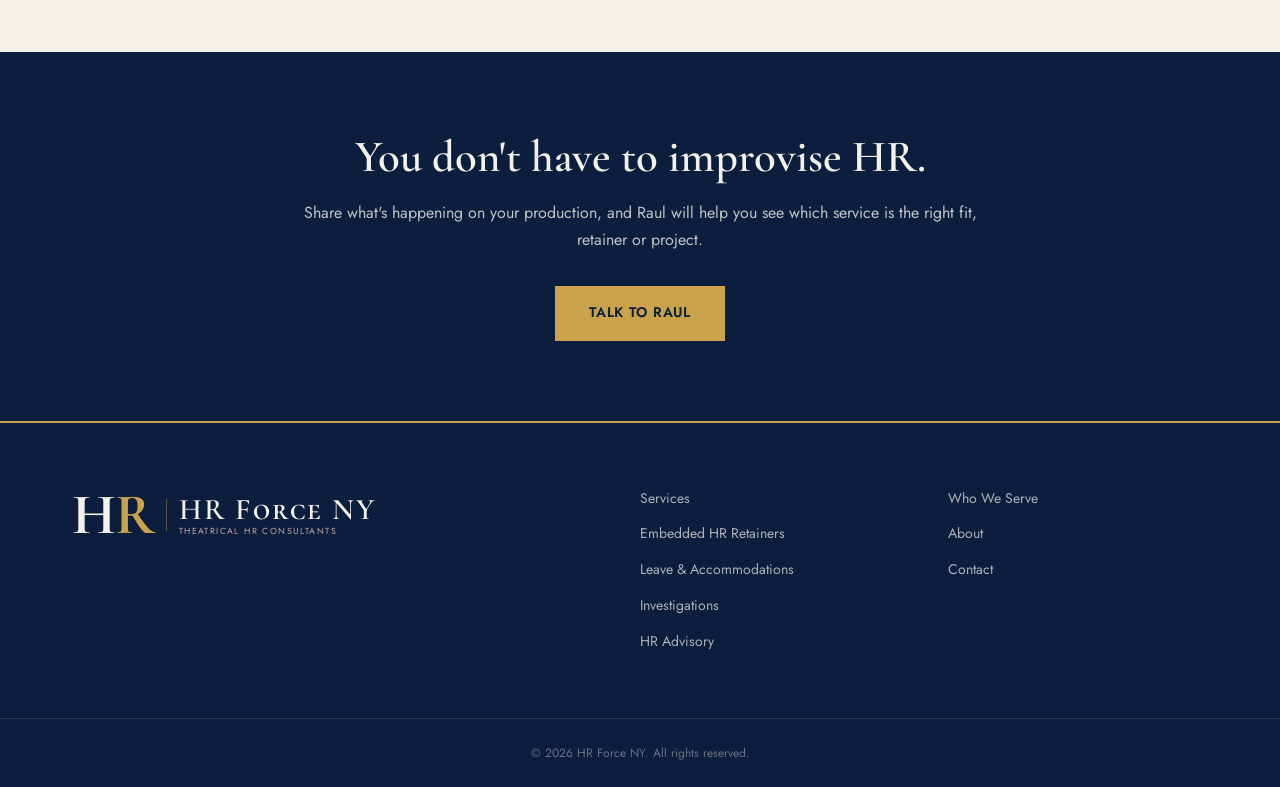
==== commit 16d162a9: "Design overhaul: hero, service pages, who we serve, nav, buttons - Full-bleed editorial hero with B&" ====
--- a/index.html
+++ b/index.html
@@ -3,7 +3,7 @@
 <head>
   <meta charset="UTF-8">
   <meta name="viewport" content="width=device-width, initial-scale=1.0">
-  <title>HR Force NY — Embedded HR for Broadway & Touring Productions</title>
+  <title>HR Force NY: Embedded HR for Broadway & Touring Productions</title>
   <link rel="preconnect" href="https://fonts.googleapis.com">
   <link rel="preconnect" href="https://fonts.gstatic.com" crossorigin>
   <link href="https://fonts.googleapis.com/css2?family=Cormorant+Garamond:ital,wght@0,400;0,600;0,700;1,400;1,600&family=Jost:wght@300;400;500;600&display=swap" rel="stylesheet">
@@ -39,16 +39,19 @@
 </header>
 
 <!-- HERO -->
-<section class="section-navy hero">
-  <div class="container">
+<section class="hero-billboard">
+  <div class="hero-billboard__text">
     <span class="eyebrow">HR Force NY</span>
-    <h1>Embedded HR for Broadway &amp; Touring Productions</h1>
-    <p class="subhead">One trusted HR partner—led personally by Raul [Last Name]—for leave, accommodations, investigations, and high-risk people decisions, built for the way shows actually run.</p>
+    <h1>Embedded HR for Broadway<br>&amp; Touring Productions</h1>
+    <p class="subhead">Raul Argudin is your one trusted HR partner for leave, accommodations, investigations, and high-risk people decisions. He built HR Force NY for the way shows actually run.</p>
     <div class="btn-row">
       <a href="/contact/" class="btn-gold">Talk to Raul</a>
       <a href="/services/" class="btn-outline">See how our services work</a>
     </div>
   </div>
+  <div class="hero-billboard__photo">
+    <img src="/images/raul-theater-bw.jpg" alt="Raul Argudin, founder of HR Force NY, on Broadway">
+  </div>
 </section>
 
 <!-- WHAT WE DO -->
@@ -56,7 +59,7 @@
   <div class="container">
     <span class="eyebrow">Our Services</span>
     <h2 style="margin-bottom:1rem;">What We Do</h2>
-    <p style="max-width:640px;color:var(--text-mid);margin-bottom:2.5rem;">You run the show. You shouldn't have to be the entire HR department. HR Force NY provides embedded, fractional HR leadership for Broadway, tours, and live-entertainment organizations—led personally by Raul [Last Name], not handed off to a bench of generalists.</p>
+    <p style="max-width:640px;color:var(--text-mid);margin-bottom:2.5rem;">You run the show. You shouldn't have to be the entire HR department. HR Force NY provides embedded, fractional HR leadership for Broadway, tours, and live-entertainment organizations, led personally by Raul Argudin, not handed off to a bench of generalists.</p>
     <div class="grid-2">
       <div class="service-card">
         <div class="card-meta">Service</div>
@@ -94,7 +97,7 @@
   <div class="container">
     <span class="eyebrow">Who We Serve</span>
     <h2 style="margin-bottom:0.75rem;">Who We Support</h2>
-    <p style="max-width:600px;color:rgba(244,241,234,0.78);margin-bottom:2.5rem;">We work with leadership teams who carry employer and reputational risk—but don't have a dedicated, show-literate HR partner.</p>
+    <p style="max-width:600px;color:rgba(244,241,234,0.78);margin-bottom:2.5rem;">We work with leadership teams who carry employer and reputational risk, but don't have a dedicated, show-literate HR partner.</p>
     <div class="grid-3">
       <div>
         <h3 style="font-size:1.4rem;margin-bottom:1rem;">Producers &amp; General Managers</h3>
@@ -143,12 +146,12 @@
       <li>Leave and accommodations feel like a legal and operational minefield and no one owns the map</li>
       <li>Company managers and GMs are burned out from being the de facto HR department</li>
       <li>Leadership wants fair, impartial investigations and reporting before an issue becomes a grievance, claim, or press story</li>
-      <li>They want someone who already understands Broadway League contracts, unions, and show calendars—so there's less explaining and more solving</li>
+      <li>They want someone who already understands Broadway League contracts, unions, and show calendars, so there's less explaining and more solving</li>
     </ul>
     <div style="display:grid;grid-template-columns:1fr 1fr 1fr;gap:1.5rem;margin-top:2.5rem;">
       <div style="border-left:3px solid var(--gold);padding-left:1.25rem;">
         <p style="font-family:'Jost',sans-serif;font-size:0.8rem;font-weight:700;letter-spacing:0.08em;text-transform:uppercase;color:var(--navy);margin-bottom:0.5rem;">Raul, personally, on every engagement</p>
-        <p style="color:var(--text-mid);font-size:0.9rem;margin:0;">Senior Broadway League HR and regulatory experience, now focused on embedded support for specific productions—not passed off to a junior associate.</p>
+        <p style="color:var(--text-mid);font-size:0.9rem;margin:0;">Senior Broadway League HR and regulatory experience, now focused on embedded support for specific productions, not passed off to a junior associate.</p>
       </div>
       <div style="border-left:3px solid var(--gold);padding-left:1.25rem;">
         <p style="font-family:'Jost',sans-serif;font-size:0.8rem;font-weight:700;letter-spacing:0.08em;text-transform:uppercase;color:var(--navy);margin-bottom:0.5rem;">Leave &amp; Accommodations Support</p>
@@ -161,7 +164,7 @@
     </div>
     <div class="pullquote">
       <blockquote>"Raul is thoughtful, clear, and dependable on the most sensitive HR issues. When a situation turns complex, I'm relieved he's in the room."</blockquote>
-      <cite>— Client (anonymized)</cite>
+      <cite>Client (anonymized)</cite>
     </div>
   </div>
 </section>
@@ -170,7 +173,7 @@
 <section class="section-navy cta-band">
   <div class="container">
     <h2>You don't have to improvise HR.</h2>
-    <p>Share what's happening on your production, and Raul will help you see which service is the right fit—retainer or project.</p>
+    <p>Share what's happening on your production, and Raul will help you see which service is the right fit, retainer or project.</p>
     <div class="btn-row">
       <a href="/contact/" class="btn-gold">Talk to Raul</a>
     </div>
--- a/css/styles.css
+++ b/css/styles.css
@@ -150,7 +150,7 @@
 .btn-gold:hover {
   background: #b88e3b;
   border-color: #b88e3b;
-  color: var(--navy);
+  color: var(--page-bg);
 }
 
 .btn-outline {
@@ -278,6 +278,10 @@
 
 .main-nav .btn-gold {
   color: var(--navy);
+}
+
+.main-nav .btn-gold:hover {
+  color: var(--page-bg);
 }
 
 /* Services dropdown */
@@ -308,8 +312,7 @@
   display: none;
   position: absolute;
   top: 100%;
-  left: 50%;
-  transform: translateX(-50%);
+  left: 0;
   background: var(--navy);
   border: 1px solid rgba(201,162,75,0.3);
   border-top: 2px solid var(--gold);
@@ -367,11 +370,11 @@
 }
 
 .footer-wordmark .logo-monogram {
-  font-size: 2.4rem;
+  font-size: 3.6rem;
 }
 
 .footer-wordmark .logo-name {
-  font-size: 1.25rem;
+  font-size: 1.875rem;
 }
 
 .footer-logo p {
@@ -505,6 +508,104 @@
    PULLQUOTE
    ============================================================ */
 
+.intro-statement {
+  font-family: 'Cormorant Garamond', serif;
+  font-size: clamp(1.8rem, 3.5vw, 2.8rem);
+  font-weight: 600;
+  line-height: 1.25;
+  color: var(--navy);
+  max-width: 700px;
+  text-wrap: balance;
+}
+
+.gold-rule {
+  width: 48px;
+  height: 2px;
+  background: var(--gold);
+  margin: 2rem 0;
+}
+
+.intro-body-prose .gold-rule {
+  margin: 0.75rem 0;
+}
+
+.intro-body-grid {
+  display: grid;
+  grid-template-columns: 1fr 340px;
+  gap: 3rem;
+  align-items: start;
+}
+
+.intro-body-prose p:not(.intro-statement) {
+  font-size: 1rem;
+  line-height: 1.78;
+  color: var(--text-mid);
+}
+
+.intro-body-prose p + p {
+  margin-top: 1.1rem;
+}
+
+.intro-body-prose strong {
+  color: var(--text-dark);
+  font-weight: 500;
+}
+
+.minefield-card {
+  background: var(--navy);
+  padding: 2rem 1.75rem;
+}
+
+.card-eyebrow {
+  font-size: 0.65rem;
+  font-weight: 600;
+  letter-spacing: 0.14em;
+  text-transform: uppercase;
+  color: var(--gold);
+  margin-bottom: 1.25rem;
+}
+
+.pressure-list {
+  list-style: none;
+  display: flex;
+  flex-direction: column;
+  gap: 0.85rem;
+}
+
+.pressure-list li {
+  display: flex;
+  align-items: flex-start;
+  gap: 0.75rem;
+  font-size: 0.875rem;
+  line-height: 1.5;
+  color: rgba(244, 241, 234, 0.85);
+}
+
+.pressure-list li::before {
+  content: '';
+  flex-shrink: 0;
+  width: 18px;
+  height: 2px;
+  background: var(--gold);
+  margin-top: 0.6em;
+}
+
+.card-divider {
+  width: 100%;
+  height: 1px;
+  background: rgba(201, 162, 75, 0.2);
+  margin: 1.5rem 0;
+}
+
+.card-tagline {
+  font-family: 'Cormorant Garamond', serif;
+  font-style: italic;
+  font-weight: 600;
+  font-size: 0.925rem;
+  line-height: 1.6;
+  color: rgba(244, 241, 234, 0.6);
+}
+
 .pullquote {
   border-left: 3px solid var(--gold);
   padding: 1.5rem 2rem;
@@ -554,6 +655,7 @@
   grid-template-columns: 1fr 1fr;
   gap: 4rem;
   align-items: start;
+  margin-top: 1.5rem;
 }
 
 .audience-links {
@@ -575,7 +677,10 @@
   transition: border-color 0.2s;
 }
 
-.audience-links a:hover { border-color: var(--gold); }
+.audience-links a:hover {
+  color: var(--navy);
+  border-color: var(--navy);
+}
 
 /* ============================================================
    HOW IT WORKS — 3 COLUMN
@@ -651,7 +756,7 @@
 }
 
 .cta-band p {
-  max-width: 540px;
+  max-width: 680px;
   margin: 0 auto 2rem;
   color: rgba(244, 241, 234, 0.78);
 }
@@ -808,6 +913,109 @@
 }
 
 /* ============================================================
+   HERO BILLBOARD (homepage — two-column, photo bleeds right edge)
+   ============================================================ */
+
+.hero-billboard {
+  position: relative;
+  background: var(--navy);
+  display: flex;
+  align-items: center;
+  min-height: 640px;
+  overflow: hidden;
+}
+
+.hero-billboard__photo {
+  position: absolute;
+  inset: 0;
+  overflow: hidden;
+}
+
+/* Gradient: 100% navy on left, linear fade to transparent at ~62% */
+.hero-billboard__photo::before {
+  content: '';
+  position: absolute;
+  inset: 0;
+  background: linear-gradient(to right, var(--navy) 0%, var(--navy) 48%, transparent 82%);
+  z-index: 1;
+  pointer-events: none;
+}
+
+.hero-billboard__photo img {
+  position: absolute;
+  height: 155%;
+  width: auto;
+  max-width: none;
+  top: -45%;
+  right: calc(26vw - 607px);
+}
+
+.hero-billboard__text {
+  position: relative;
+  z-index: 2;
+  display: flex;
+  flex-direction: column;
+  justify-content: center;
+  padding: 5rem 2rem 5rem max(2rem, calc((100vw - 1200px) / 2 + 2rem));
+  max-width: 920px;
+  color: var(--cream);
+}
+
+.hero-billboard__text .eyebrow { color: var(--rose); }
+
+.hero-billboard__text h1 {
+  color: var(--cream);
+  font-size: 2.8rem;
+  max-width: 700px;
+  margin-bottom: 1.25rem;
+}
+
+.hero-billboard__text .subhead {
+  font-family: 'Jost', sans-serif;
+  font-size: 1.1rem;
+  font-weight: 300;
+  line-height: 1.75;
+  color: rgba(244, 241, 234, 0.78);
+  max-width: 500px;
+  margin-bottom: 0;
+}
+
+/* ============================================================
+   PHOTO / PORTRAIT TREATMENTS
+   ============================================================ */
+
+/* About leadership bio */
+.leader-bio {
+  display: grid;
+  grid-template-columns: 320px 1fr;
+  gap: 4rem;
+  align-items: start;
+  margin-top: 2rem;
+}
+
+.leader-photo {
+  position: sticky;
+  top: 96px;
+}
+
+.leader-photo img {
+  width: 100%;
+  display: block;
+  border-left: 4px solid var(--gold);
+}
+
+/* Contact portrait */
+.contact-portrait {
+  margin-bottom: 1.5rem;
+}
+
+.contact-portrait img {
+  width: 100%;
+  max-width: 300px;
+  border-left: 3px solid var(--gold);
+}
+
+/* ============================================================
    PAGE HEADER (non-hero interior pages)
    ============================================================ */
 
@@ -843,6 +1051,7 @@
 /* ============================================================
    RESPONSIVE
    ============================================================ */
+
 
 @media (max-width: 900px) {
   .grid-2,
@@ -852,17 +1061,47 @@
   .included-grid,
   .audience-inner,
   .footer-inner,
-  .contact-layout {
+  .contact-layout,
+  .hero-split,
+  .leader-bio {
     grid-template-columns: 1fr;
     gap: 2rem;
   }
 
+  .hero-billboard {
+    min-height: auto;
+    align-items: center;
+  }
+
+  .hero-billboard__photo {
+    display: none;
+  }
+
+  .hero-billboard__text {
+    padding: 4rem 2rem;
+    max-width: 100%;
+  }
+
+  .hero-billboard__text h1 {
+    font-size: clamp(1.75rem, 5vw, 2.8rem);
+  }
+
+  .leader-photo {
+    position: static;
+    max-width: 320px;
+  }
+
   .footer-inner {
     padding: 3rem 2rem;
   }
 }
 
 @media (max-width: 768px) {
+  .intro-body-grid {
+    grid-template-columns: 1fr;
+    gap: 2rem;
+  }
+
   .main-nav {
     gap: 1rem;
   }
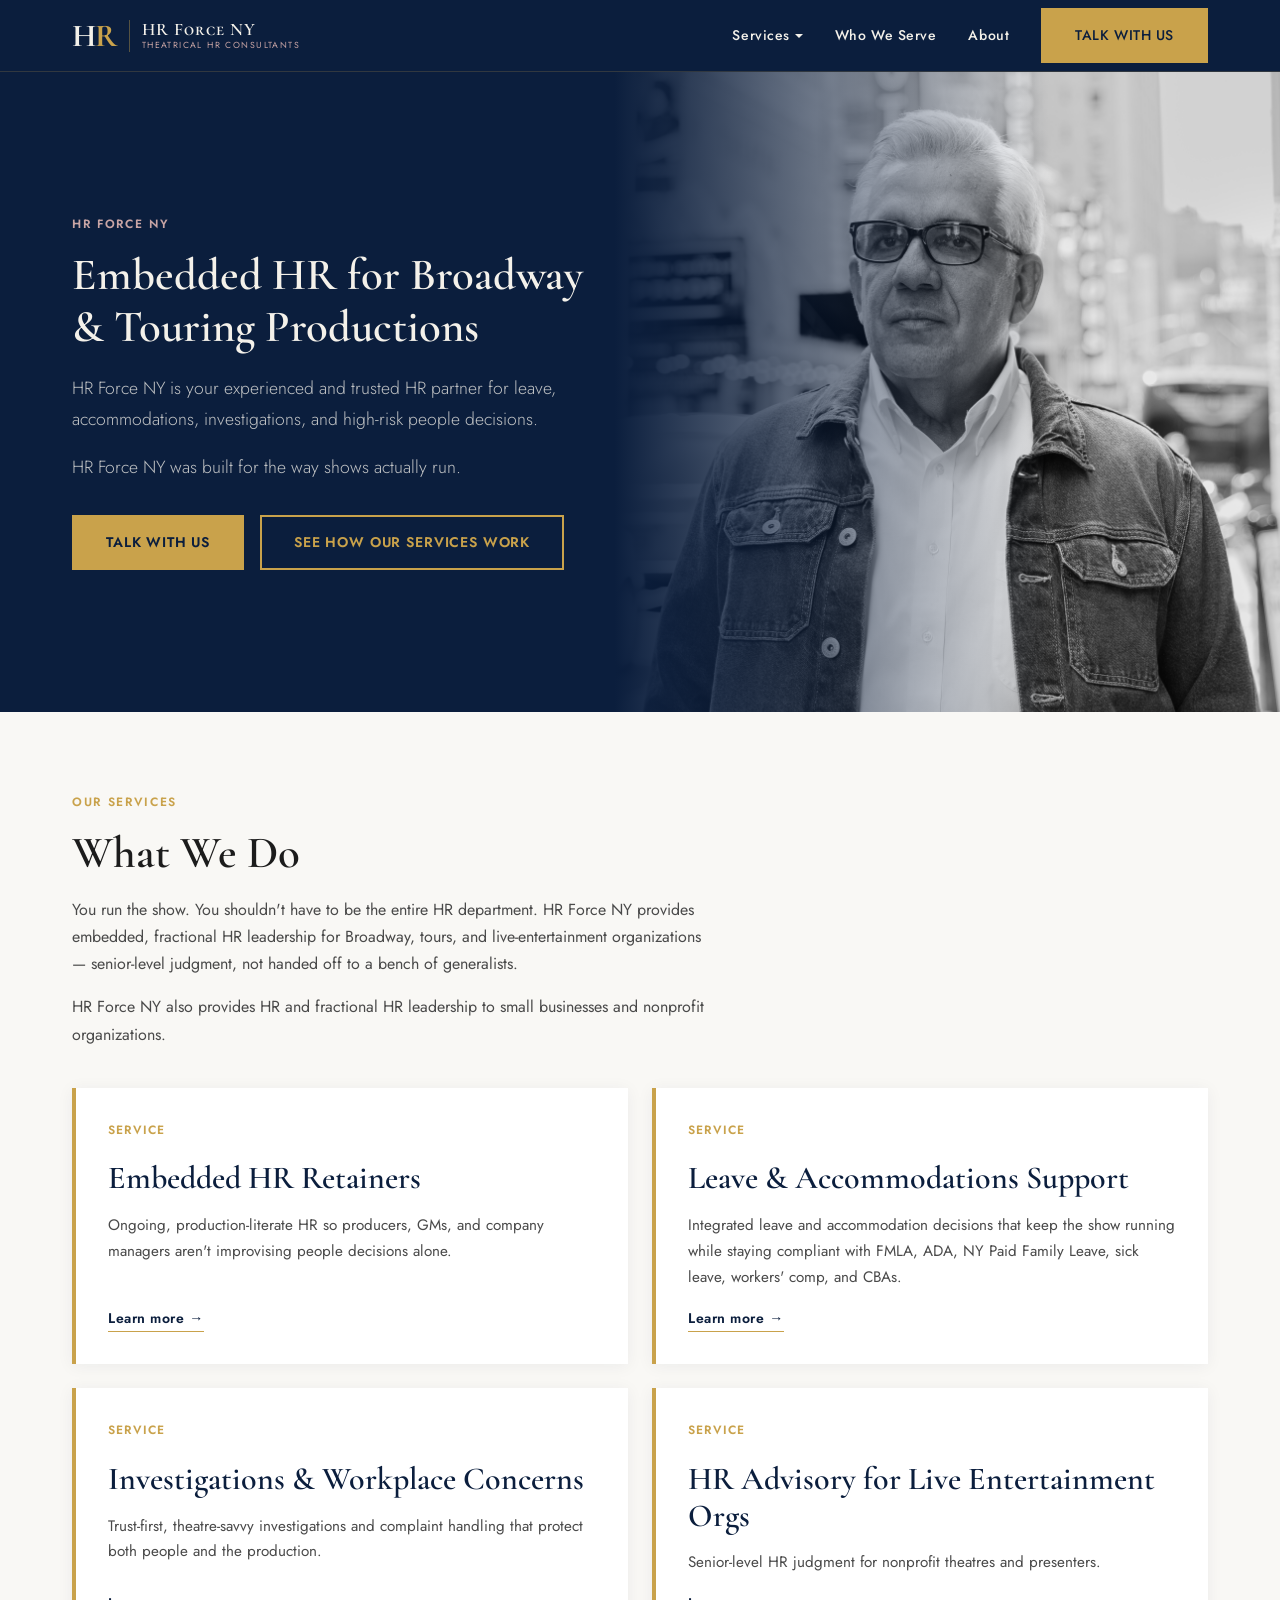
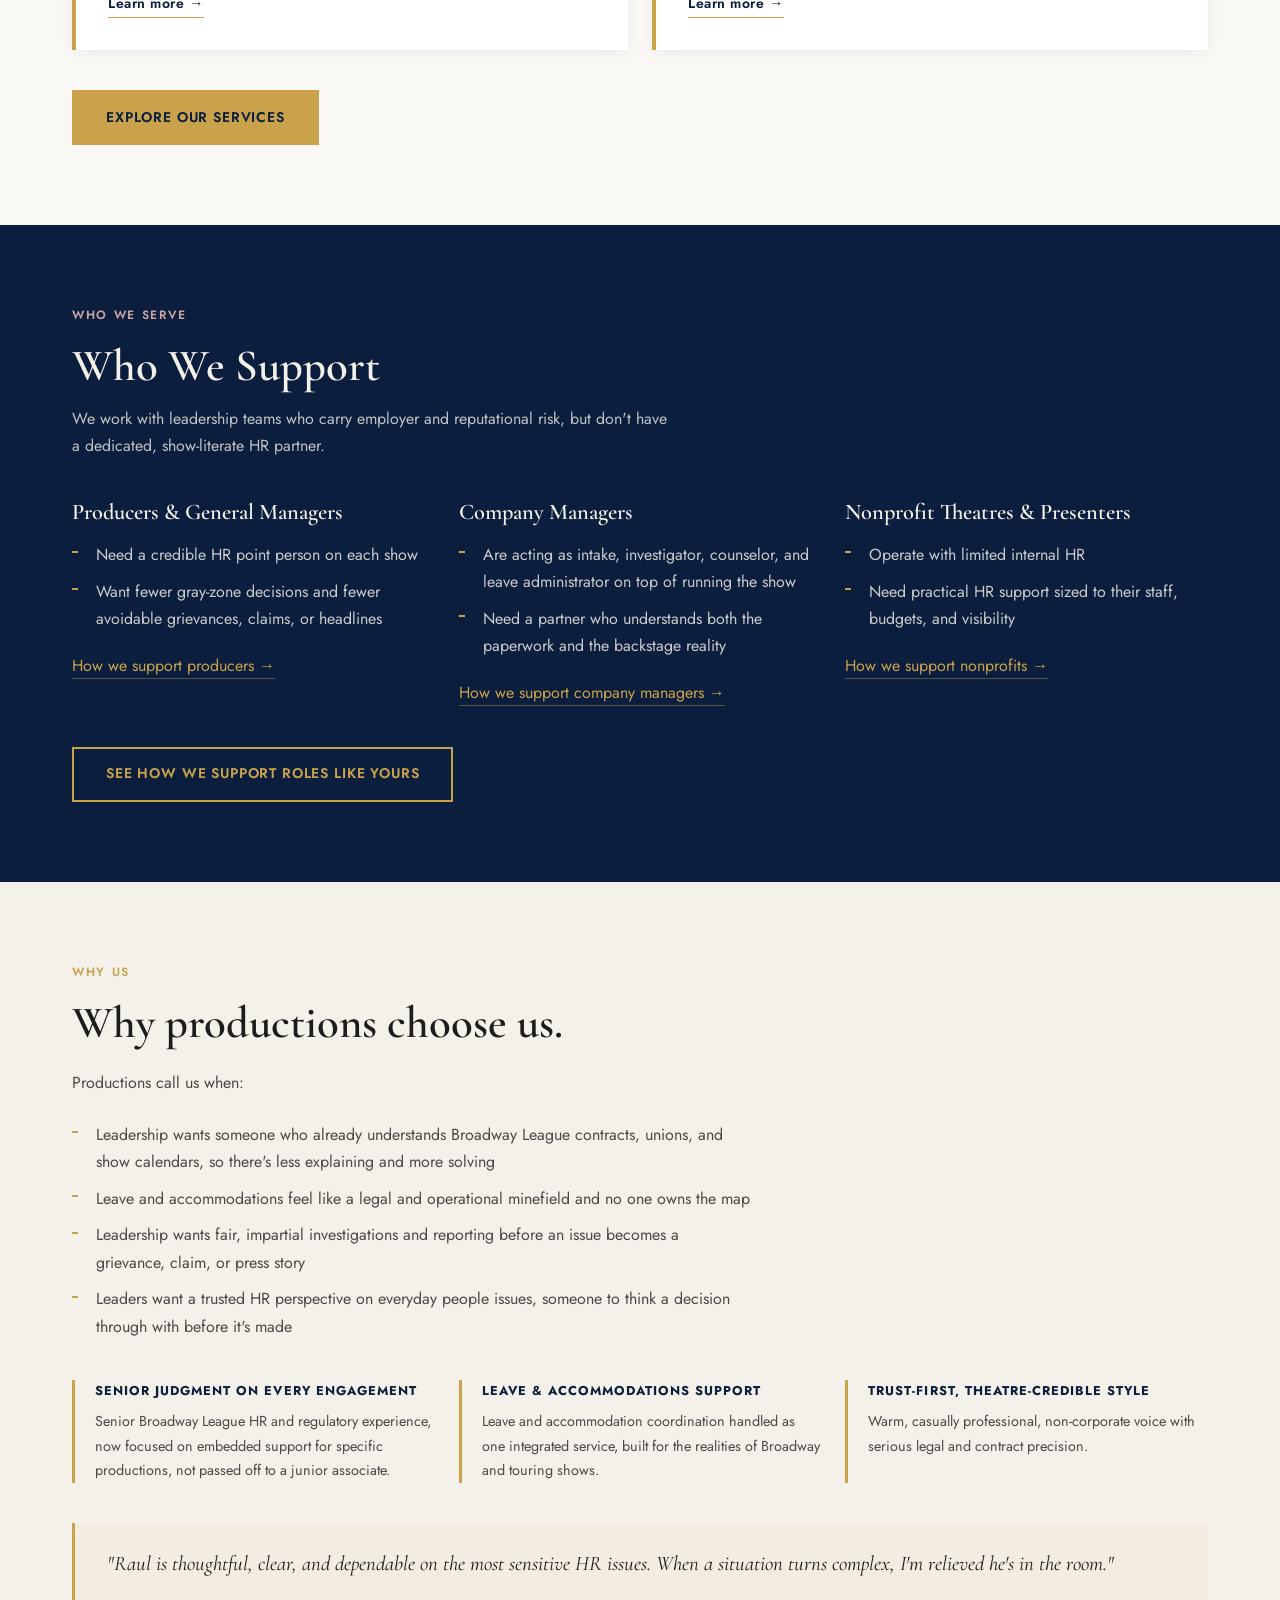
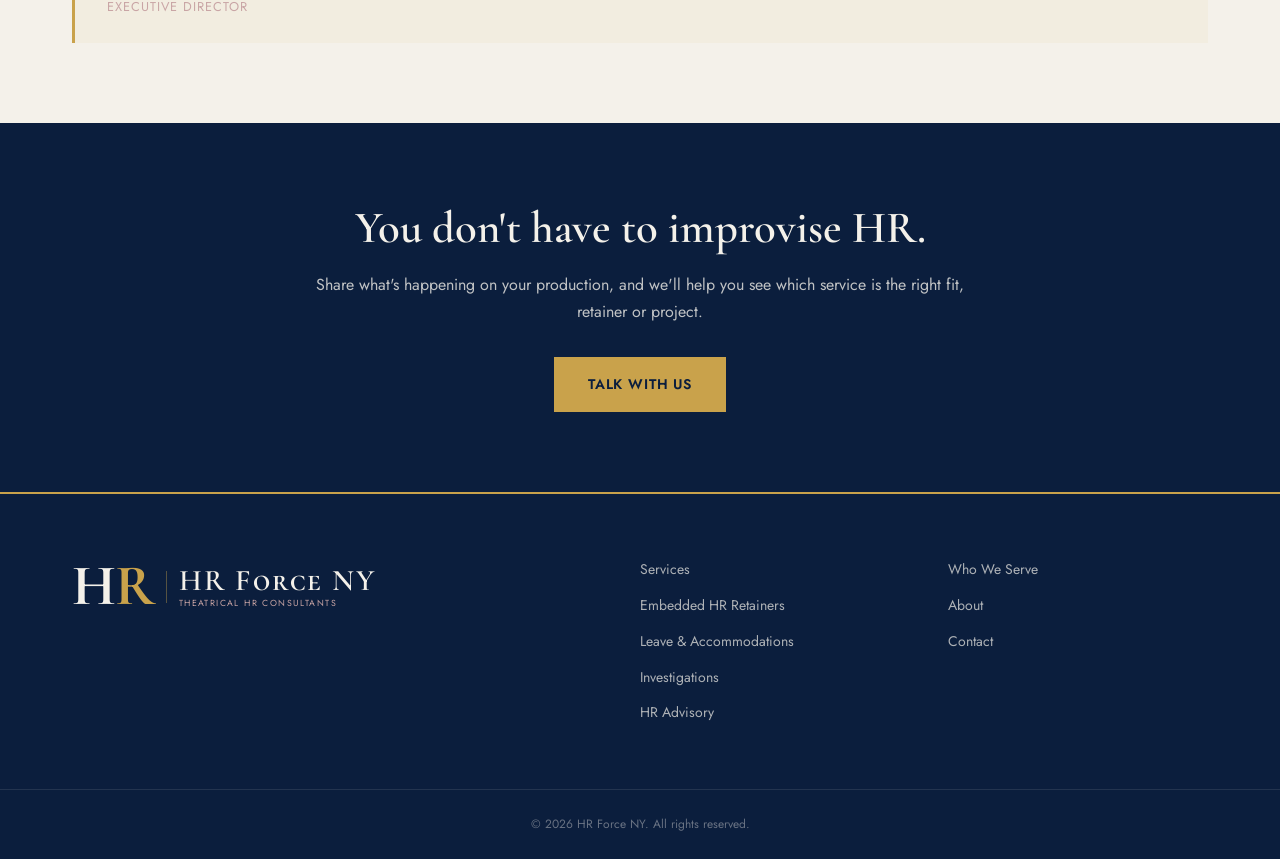
==== commit 27b94304: "Copy revisions: plural voice, CTA rewrite, audience and service edits Sitewide: - Replace all 22 "Ta" ====
--- a/index.html
+++ b/index.html
@@ -33,7 +33,7 @@
       </div>
       <a href="/who-we-serve/">Who We Serve</a>
       <a href="/about/">About</a>
-      <a href="/contact/" class="btn-gold">Talk to Raul</a>
+      <a href="/contact/" class="btn-gold">Talk with us</a>
     </nav>
   </div>
 </header>
@@ -43,9 +43,10 @@
   <div class="hero-billboard__text">
     <span class="eyebrow">HR Force NY</span>
     <h1>Embedded HR for Broadway<br>&amp; Touring Productions</h1>
-    <p class="subhead">Raul Argudin is your one trusted HR partner for leave, accommodations, investigations, and high-risk people decisions. He built HR Force NY for the way shows actually run.</p>
+    <p class="subhead">HR Force NY is your experienced and trusted HR partner for leave, accommodations, investigations, and high-risk people decisions.</p>
+    <p class="subhead">HR Force NY was built for the way shows actually run.</p>
     <div class="btn-row">
-      <a href="/contact/" class="btn-gold">Talk to Raul</a>
+      <a href="/contact/" class="btn-gold">Talk with us</a>
       <a href="/services/" class="btn-outline">See how our services work</a>
     </div>
   </div>
@@ -59,7 +60,8 @@
   <div class="container">
     <span class="eyebrow">Our Services</span>
     <h2 style="margin-bottom:1rem;">What We Do</h2>
-    <p style="max-width:640px;color:var(--text-mid);margin-bottom:2.5rem;">You run the show. You shouldn't have to be the entire HR department. HR Force NY provides embedded, fractional HR leadership for Broadway, tours, and live-entertainment organizations, led personally by Raul Argudin, not handed off to a bench of generalists.</p>
+    <p style="max-width:640px;color:var(--text-mid);margin-bottom:1rem;">You run the show. You shouldn't have to be the entire HR department. HR Force NY provides embedded, fractional HR leadership for Broadway, tours, and live-entertainment organizations — senior-level judgment, not handed off to a bench of generalists.</p>
+    <p style="max-width:640px;color:var(--text-mid);margin-bottom:2.5rem;">HR Force NY also provides HR and fractional HR leadership to small businesses and nonprofit organizations.</p>
     <div class="grid-2">
       <div class="service-card">
         <div class="card-meta">Service</div>
@@ -82,7 +84,7 @@
       <div class="service-card">
         <div class="card-meta">Service</div>
         <h3>HR Advisory for Live Entertainment Orgs</h3>
-        <p>Broadway-grade HR judgment for nonprofit theatres and presenters working under League and union frameworks.</p>
+        <p>Senior-level HR judgment for nonprofit theatres and presenters.</p>
         <a href="/services/advisory/" class="card-link">Learn more →</a>
       </div>
     </div>
@@ -122,7 +124,7 @@
       <div>
         <h3 style="font-size:1.4rem;margin-bottom:1rem;">Nonprofit Theatres &amp; Presenters</h3>
         <ul class="bullet-list">
-          <li>Operate under League/union structures with limited internal HR</li>
+          <li>Operate with limited internal HR</li>
           <li>Need practical HR support sized to their staff, budgets, and visibility</li>
         </ul>
         <div style="margin-top:1.25rem;">
@@ -140,22 +142,22 @@
 <section class="section-cream section-pad">
   <div class="container">
     <span class="eyebrow">Why Us</span>
-    <h2 style="margin-bottom:1.25rem;">Why Productions Bring HR Force NY In</h2>
+    <h2 style="margin-bottom:1.25rem;">Why productions choose us.</h2>
     <p style="color:var(--text-mid);max-width:640px;margin-bottom:1.5rem;">Productions call us when:</p>
     <ul class="bullet-list" style="max-width:680px;">
+      <li>Leadership wants someone who already understands Broadway League contracts, unions, and show calendars, so there's less explaining and more solving</li>
       <li>Leave and accommodations feel like a legal and operational minefield and no one owns the map</li>
-      <li>Company managers and GMs are burned out from being the de facto HR department</li>
       <li>Leadership wants fair, impartial investigations and reporting before an issue becomes a grievance, claim, or press story</li>
-      <li>They want someone who already understands Broadway League contracts, unions, and show calendars, so there's less explaining and more solving</li>
+      <li>Leaders want a trusted HR perspective on everyday people issues, someone to think a decision through with before it's made</li>
     </ul>
     <div style="display:grid;grid-template-columns:1fr 1fr 1fr;gap:1.5rem;margin-top:2.5rem;">
       <div style="border-left:3px solid var(--gold);padding-left:1.25rem;">
-        <p style="font-family:'Jost',sans-serif;font-size:0.8rem;font-weight:700;letter-spacing:0.08em;text-transform:uppercase;color:var(--navy);margin-bottom:0.5rem;">Raul, personally, on every engagement</p>
+        <p style="font-family:'Jost',sans-serif;font-size:0.8rem;font-weight:700;letter-spacing:0.08em;text-transform:uppercase;color:var(--navy);margin-bottom:0.5rem;">Senior judgment on every engagement</p>
         <p style="color:var(--text-mid);font-size:0.9rem;margin:0;">Senior Broadway League HR and regulatory experience, now focused on embedded support for specific productions, not passed off to a junior associate.</p>
       </div>
       <div style="border-left:3px solid var(--gold);padding-left:1.25rem;">
         <p style="font-family:'Jost',sans-serif;font-size:0.8rem;font-weight:700;letter-spacing:0.08em;text-transform:uppercase;color:var(--navy);margin-bottom:0.5rem;">Leave &amp; Accommodations Support</p>
-        <p style="color:var(--text-mid);font-size:0.9rem;margin:0;">The only HR partner explicitly productizing integrated leave/accommodation coordination for Broadway and touring shows.</p>
+        <p style="color:var(--text-mid);font-size:0.9rem;margin:0;">Leave and accommodation coordination handled as one integrated service, built for the realities of Broadway and touring shows.</p>
       </div>
       <div style="border-left:3px solid var(--gold);padding-left:1.25rem;">
         <p style="font-family:'Jost',sans-serif;font-size:0.8rem;font-weight:700;letter-spacing:0.08em;text-transform:uppercase;color:var(--navy);margin-bottom:0.5rem;">Trust-first, theatre-credible style</p>
@@ -164,7 +166,7 @@
     </div>
     <div class="pullquote">
       <blockquote>"Raul is thoughtful, clear, and dependable on the most sensitive HR issues. When a situation turns complex, I'm relieved he's in the room."</blockquote>
-      <cite>Client (anonymized)</cite>
+      <cite>Executive Director</cite>
     </div>
   </div>
 </section>
@@ -173,9 +175,9 @@
 <section class="section-navy cta-band">
   <div class="container">
     <h2>You don't have to improvise HR.</h2>
-    <p>Share what's happening on your production, and Raul will help you see which service is the right fit, retainer or project.</p>
+    <p>Share what's happening on your production, and we'll help you see which service is the right fit, retainer or project.</p>
     <div class="btn-row">
-      <a href="/contact/" class="btn-gold">Talk to Raul</a>
+      <a href="/contact/" class="btn-gold">Talk with us</a>
     </div>
   </div>
 </section>
--- a/css/styles.css
+++ b/css/styles.css
@@ -978,6 +978,10 @@
   color: rgba(244, 241, 234, 0.78);
   max-width: 500px;
   margin-bottom: 0;
+}
+
+.hero-billboard__text .subhead + .subhead {
+  margin-top: 1.1rem;
 }
 
 /* ============================================================
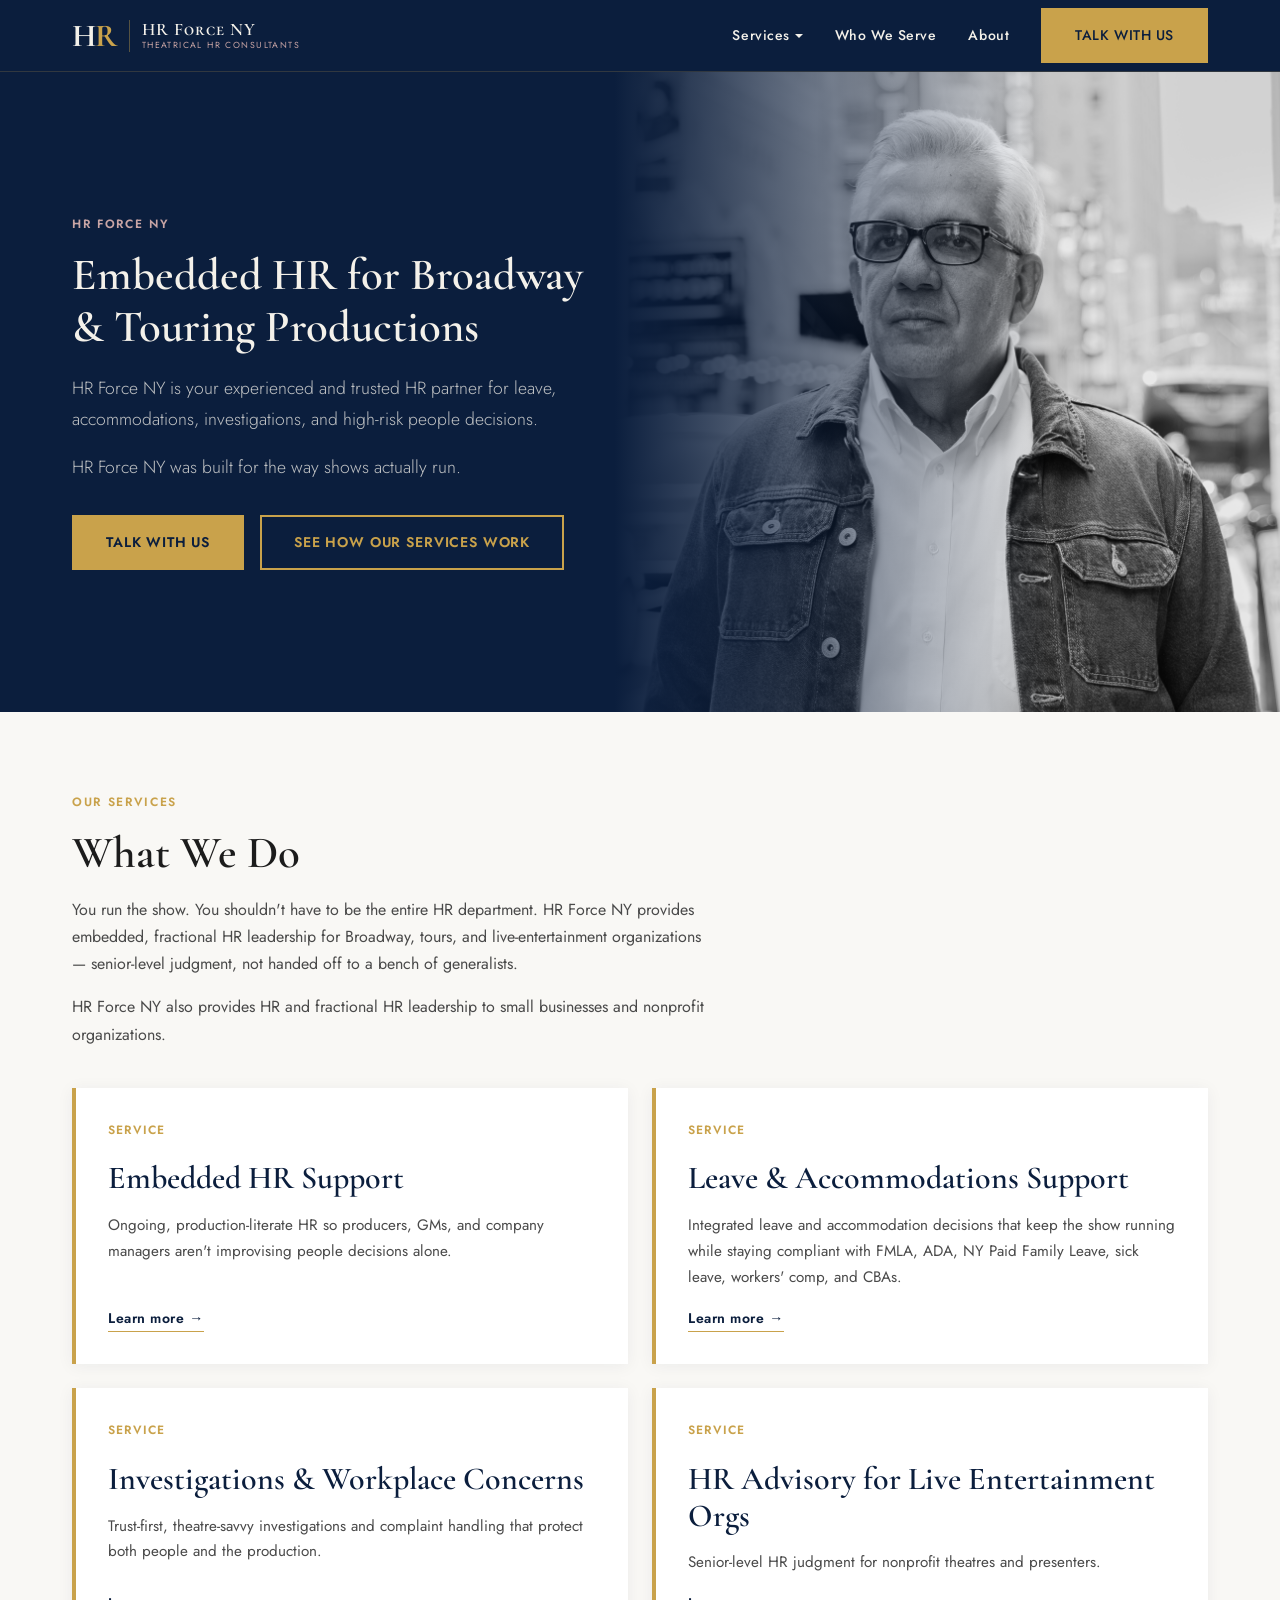
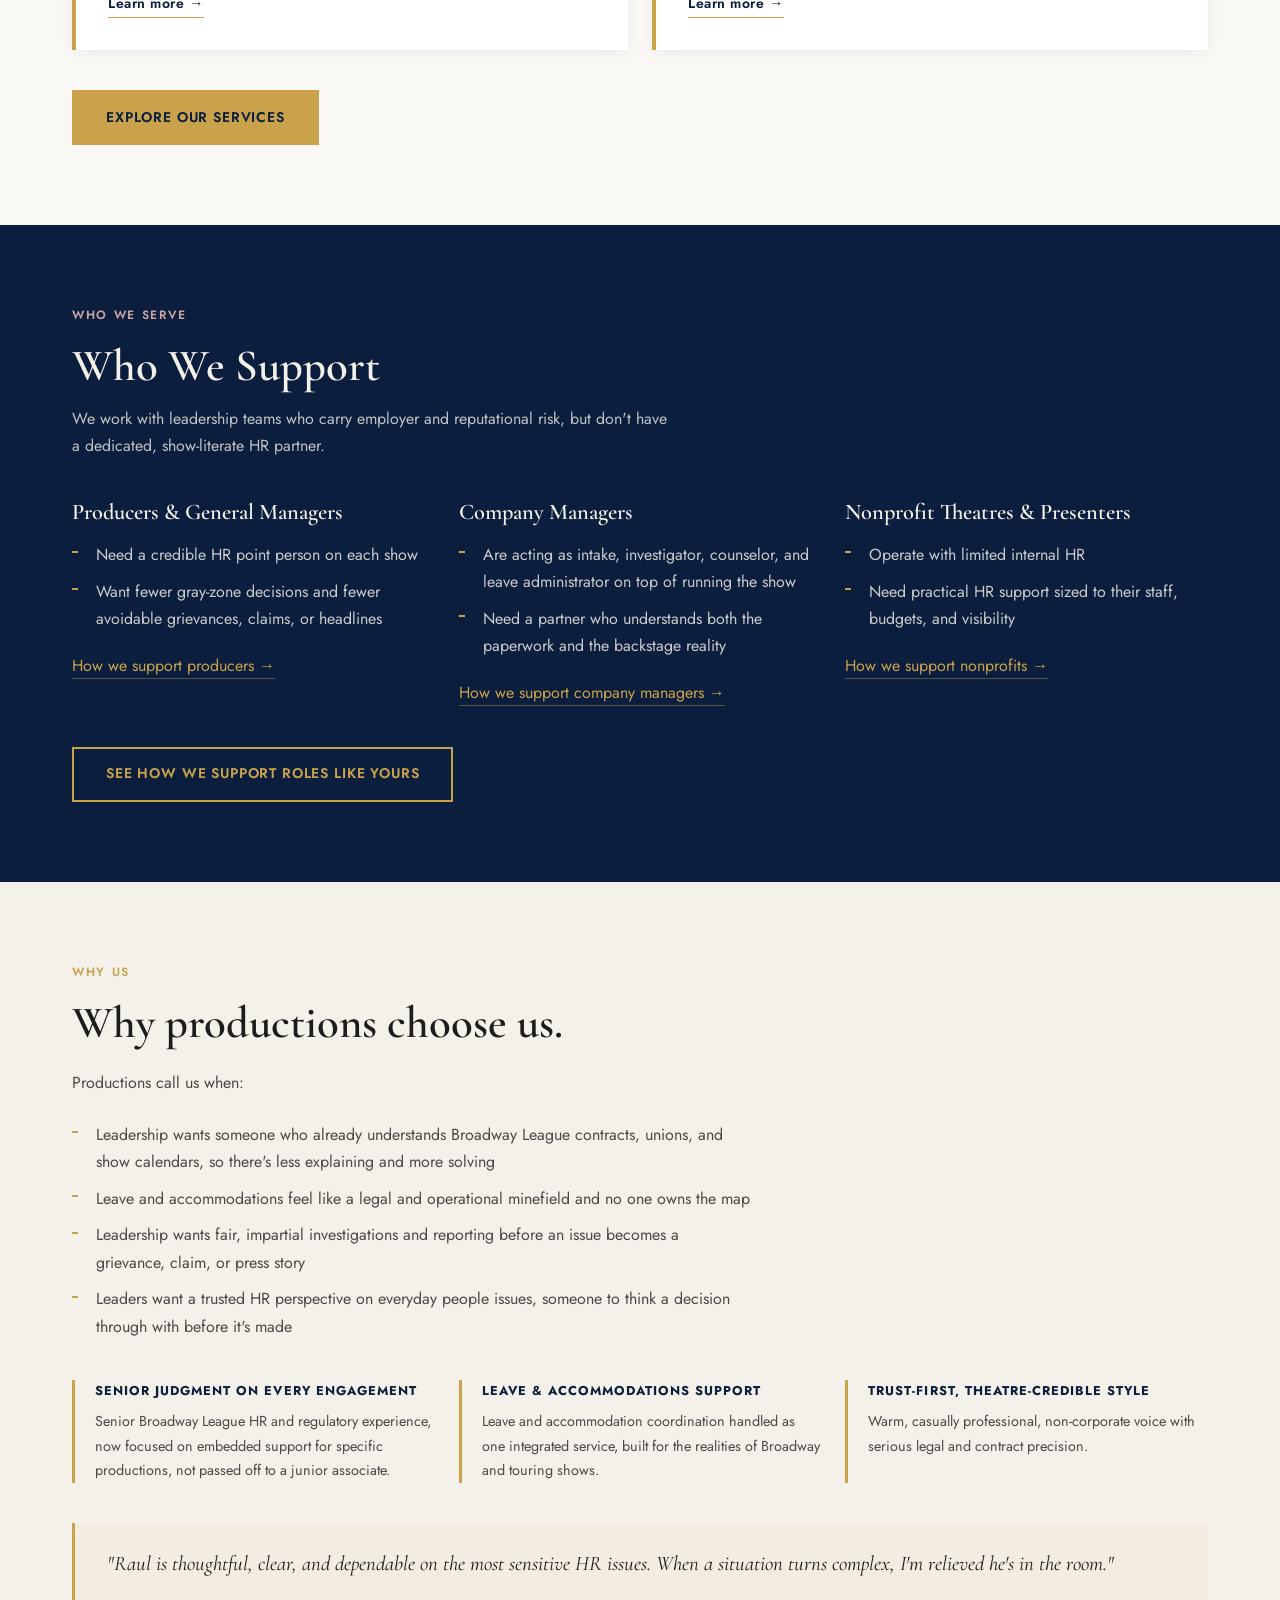
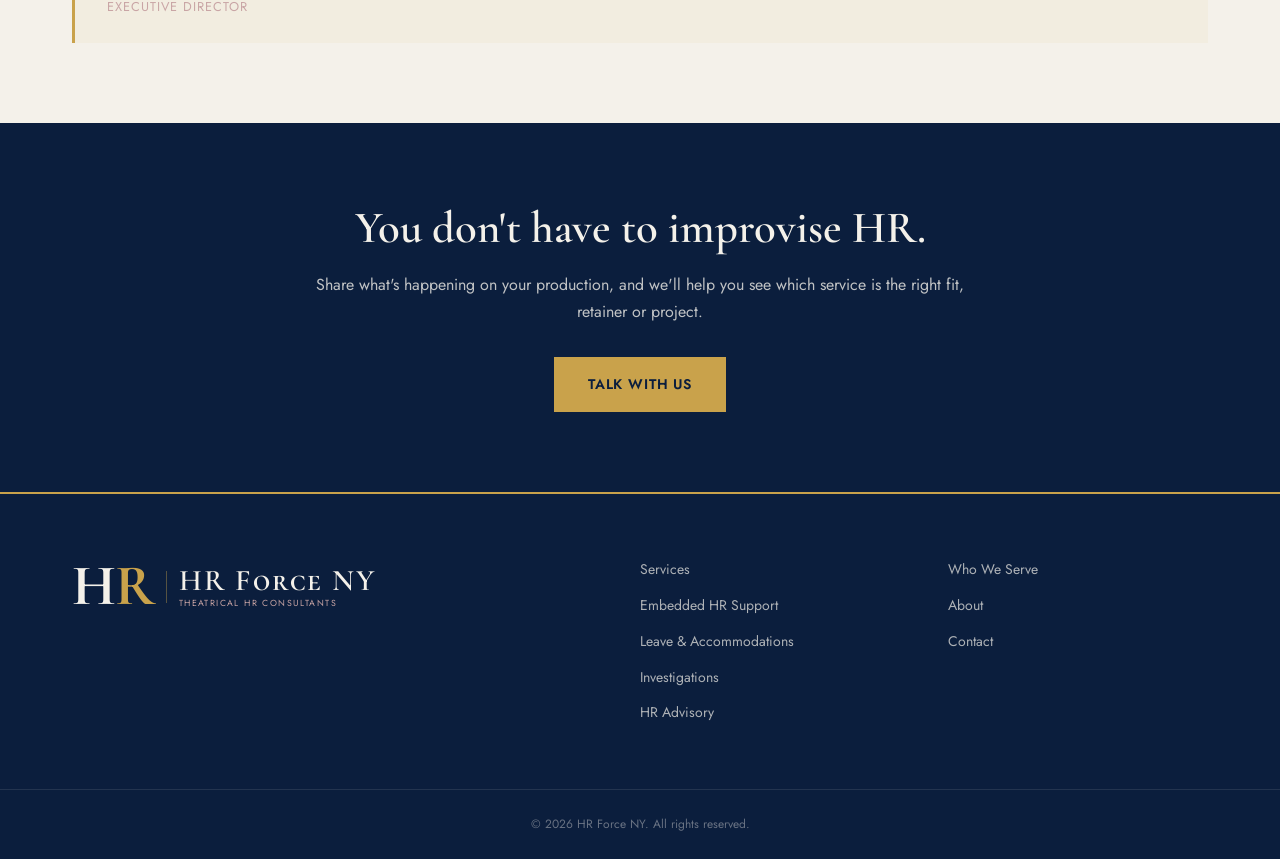
==== commit ee82850f: "Rename service: Embedded HR Retainers -> Embedded HR Support "Retainer" describes the billing model," ====
--- a/index.html
+++ b/index.html
@@ -25,7 +25,7 @@
       <div class="nav-dropdown">
         <a href="/services/">Services</a>
         <div class="dropdown-menu">
-          <a href="/services/embedded-hr-retainers/">Embedded HR Retainers</a>
+          <a href="/services/embedded-hr-support/">Embedded HR Support</a>
           <a href="/services/leave-accommodations/">Leave &amp; Accommodations Support</a>
           <a href="/services/investigations/">Investigations &amp; Workplace Concerns</a>
           <a href="/services/advisory/">HR Advisory for Live Entertainment Orgs</a>
@@ -65,9 +65,9 @@
     <div class="grid-2">
       <div class="service-card">
         <div class="card-meta">Service</div>
-        <h3>Embedded HR Retainers</h3>
+        <h3>Embedded HR Support</h3>
         <p>Ongoing, production-literate HR so producers, GMs, and company managers aren't improvising people decisions alone.</p>
-        <a href="/services/embedded-hr-retainers/" class="card-link">Learn more →</a>
+        <a href="/services/embedded-hr-support/" class="card-link">Learn more →</a>
       </div>
       <div class="service-card">
         <div class="card-meta">Service</div>
@@ -196,7 +196,7 @@
     </div>
     <nav class="footer-nav">
       <a href="/services/">Services</a>
-      <a href="/services/embedded-hr-retainers/">Embedded HR Retainers</a>
+      <a href="/services/embedded-hr-support/">Embedded HR Support</a>
       <a href="/services/leave-accommodations/">Leave &amp; Accommodations</a>
       <a href="/services/investigations/">Investigations</a>
       <a href="/services/advisory/">HR Advisory</a>
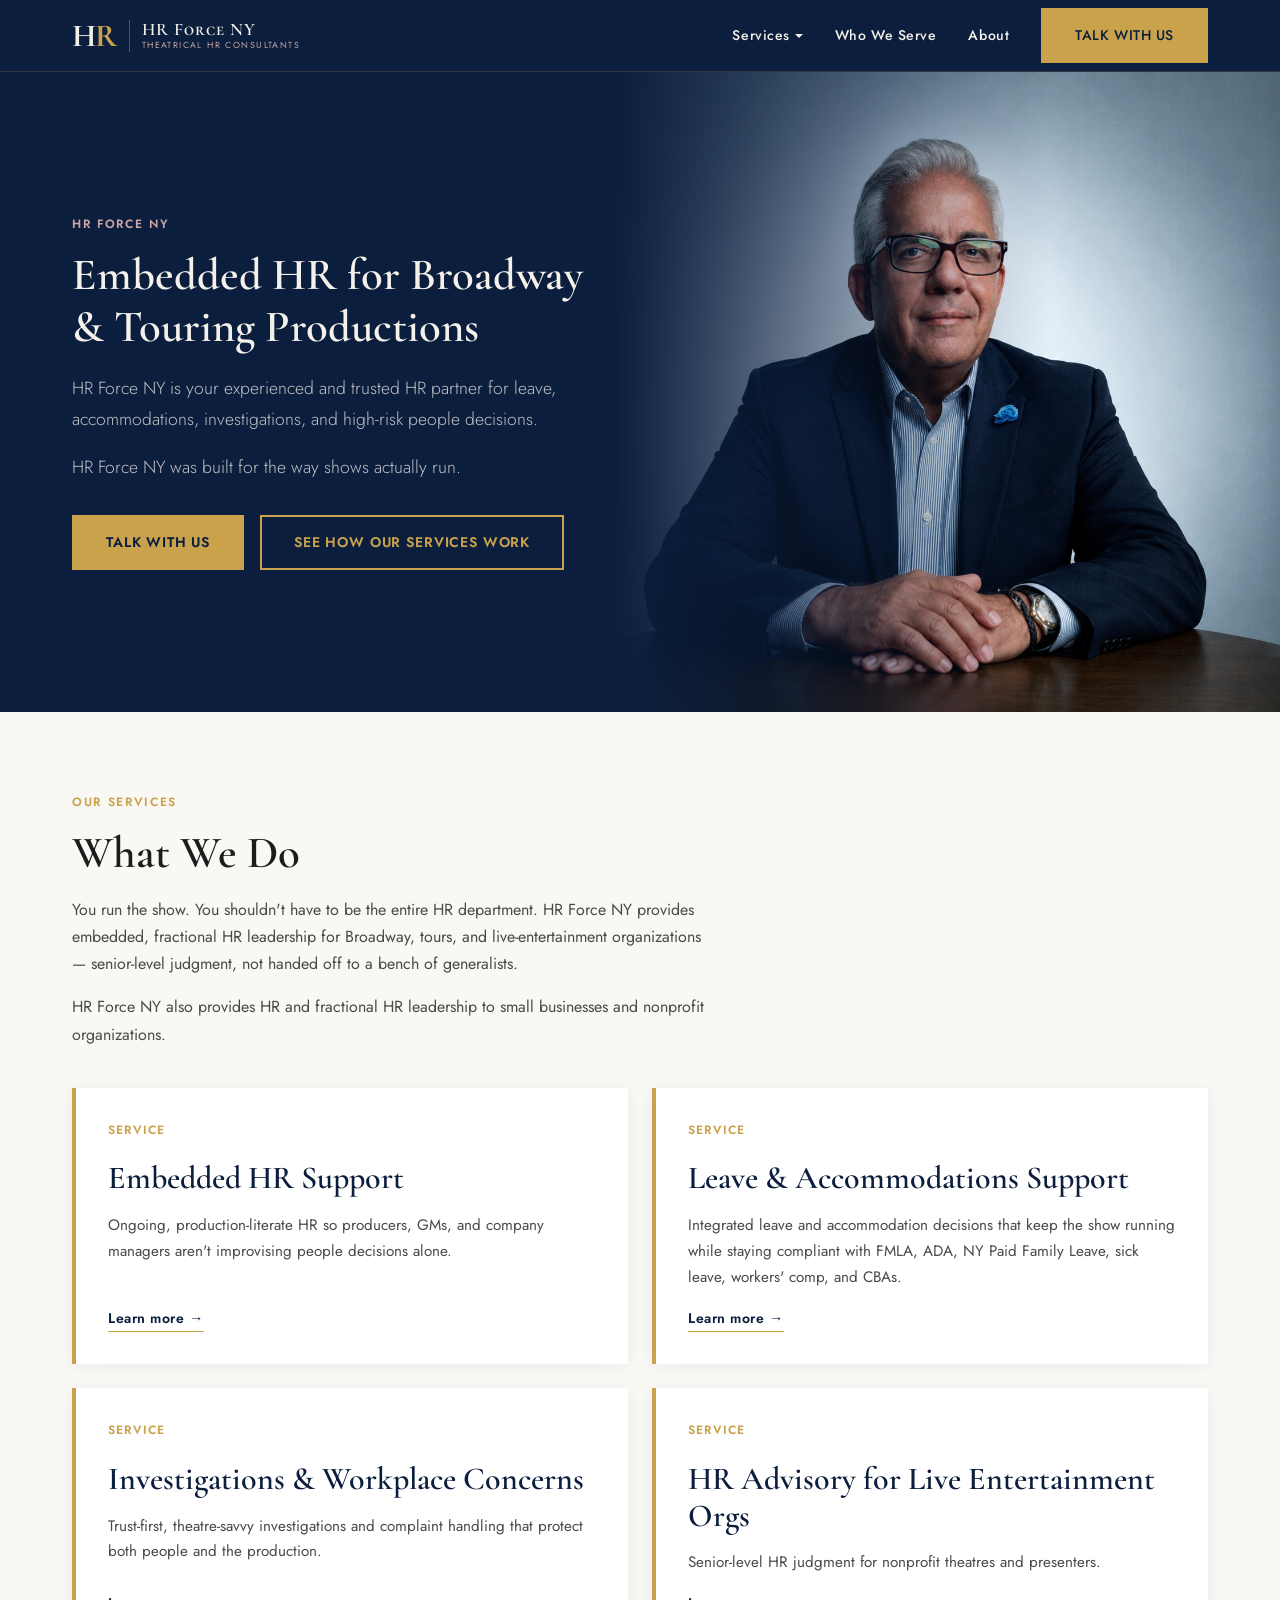
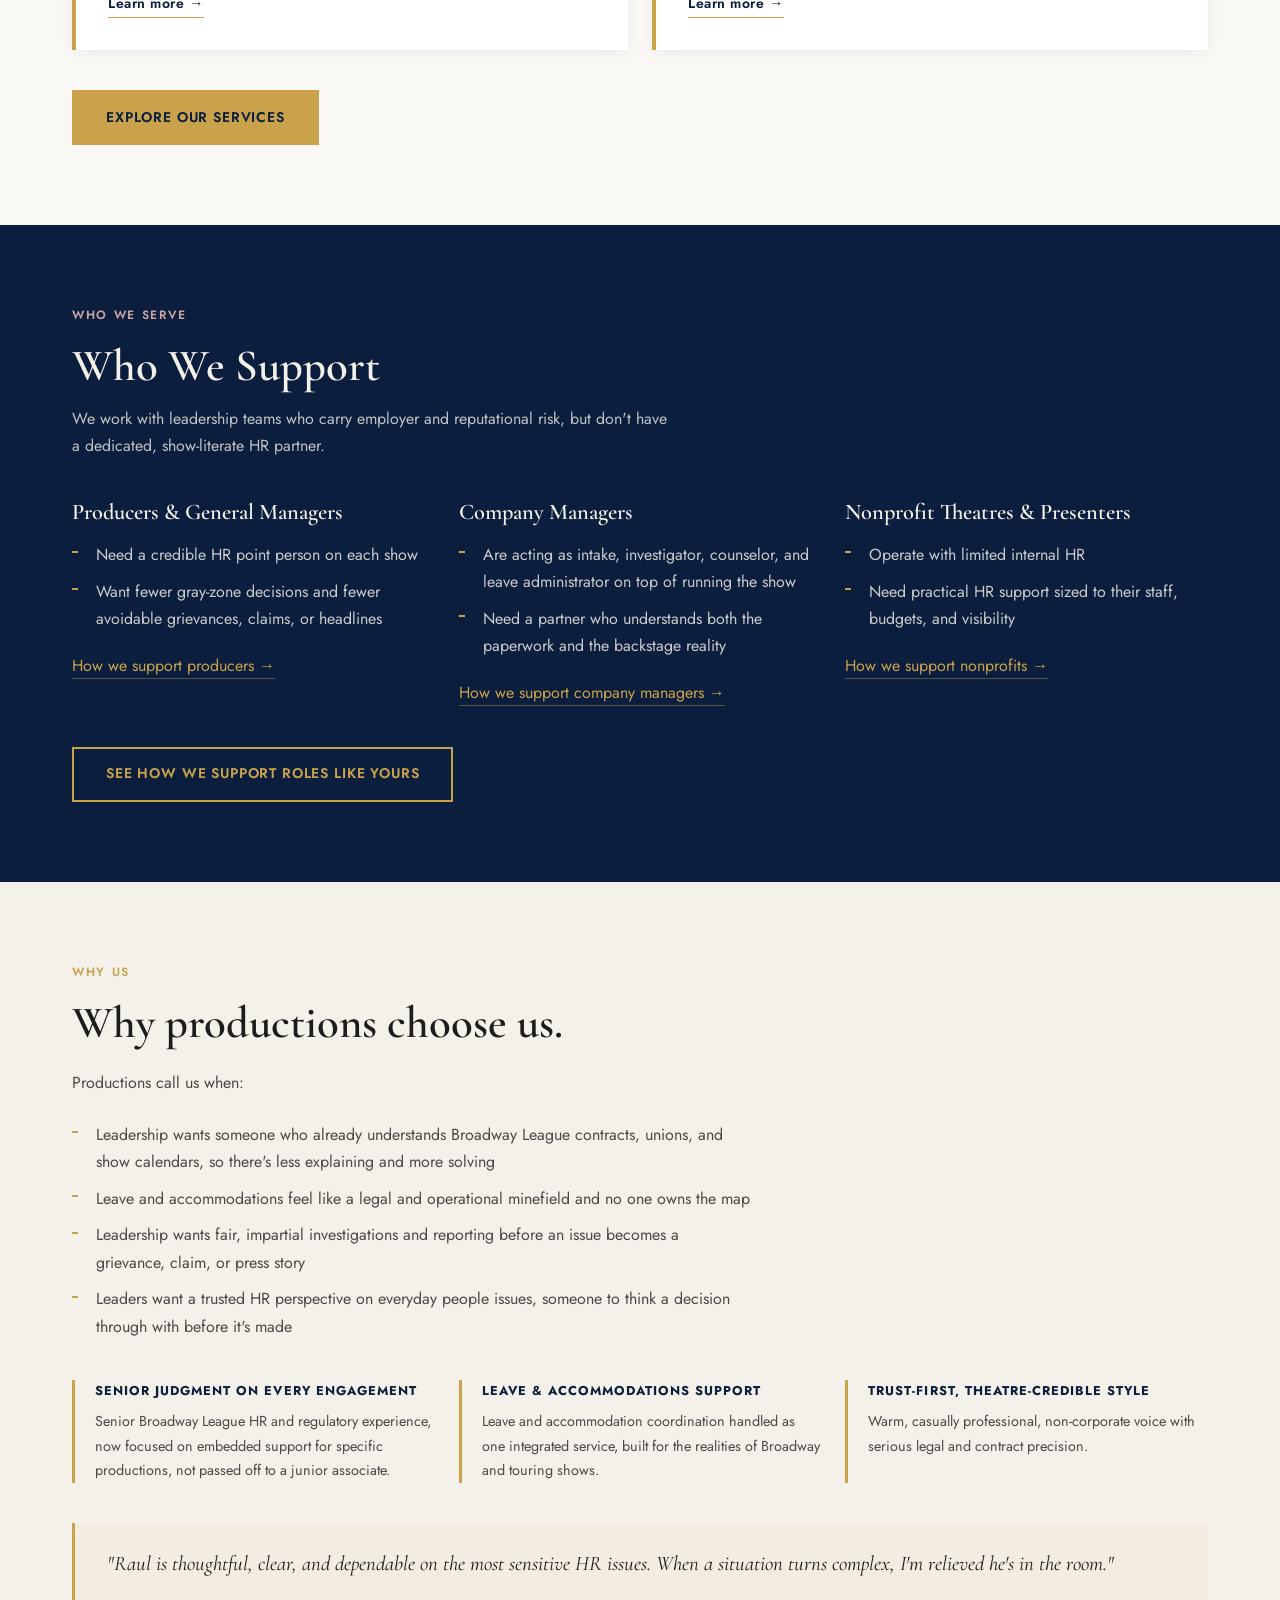
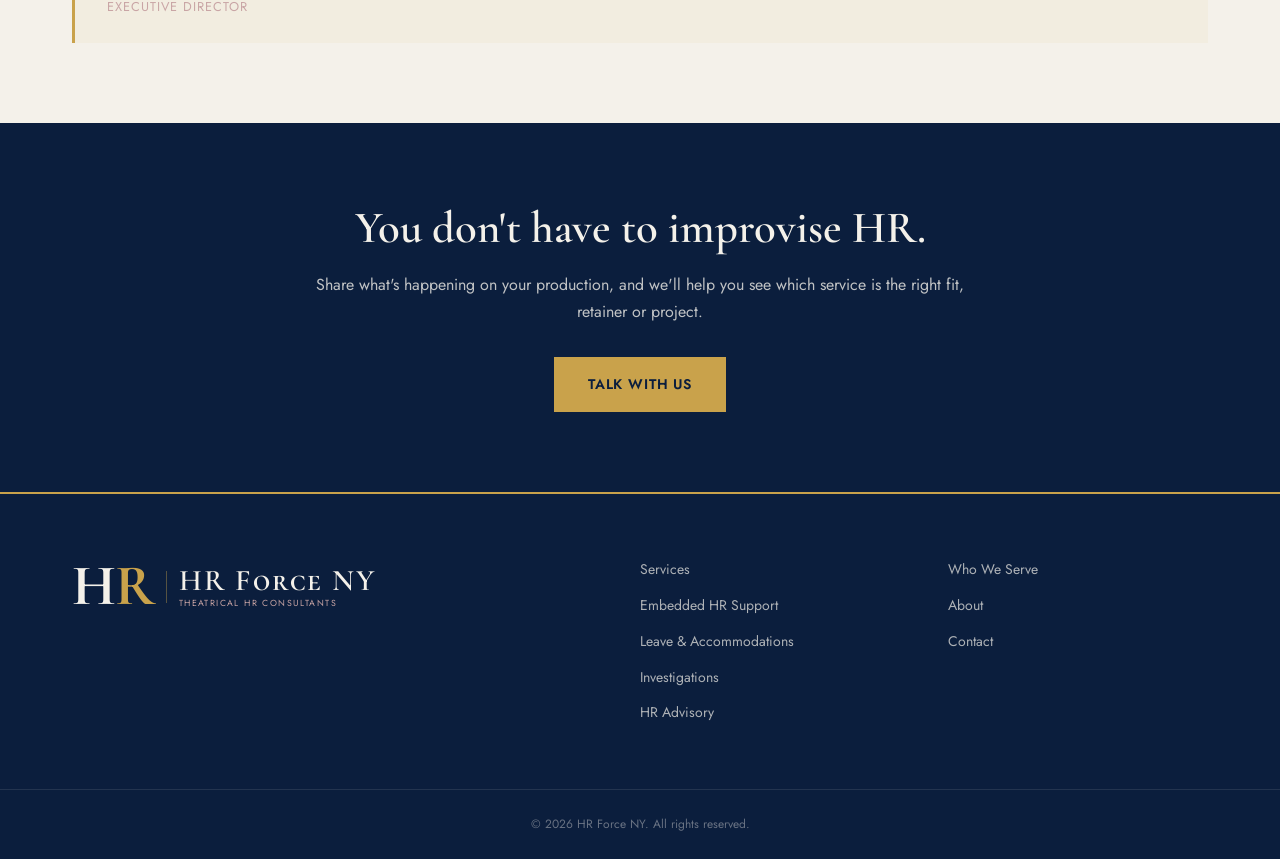
==== commit 2cfa48fc: "New studio portrait in homepage and About heroes; mobile Why Us fix - Homepage hero: swap B&W Broadw" ====
--- a/index.html
+++ b/index.html
@@ -51,7 +51,7 @@
     </div>
   </div>
   <div class="hero-billboard__photo">
-    <img src="/images/raul-theater-bw.jpg" alt="Raul Argudin, founder of HR Force NY, on Broadway">
+    <img src="/images/raul-hero-studio.jpg" alt="Raul Argudin, founder of HR Force NY">
   </div>
 </section>
 
@@ -150,7 +150,7 @@
       <li>Leadership wants fair, impartial investigations and reporting before an issue becomes a grievance, claim, or press story</li>
       <li>Leaders want a trusted HR perspective on everyday people issues, someone to think a decision through with before it's made</li>
     </ul>
-    <div style="display:grid;grid-template-columns:1fr 1fr 1fr;gap:1.5rem;margin-top:2.5rem;">
+    <div class="grid-3" style="margin-top:2.5rem;">
       <div style="border-left:3px solid var(--gold);padding-left:1.25rem;">
         <p style="font-family:'Jost',sans-serif;font-size:0.8rem;font-weight:700;letter-spacing:0.08em;text-transform:uppercase;color:var(--navy);margin-bottom:0.5rem;">Senior judgment on every engagement</p>
         <p style="color:var(--text-mid);font-size:0.9rem;margin:0;">Senior Broadway League HR and regulatory experience, now focused on embedded support for specific productions, not passed off to a junior associate.</p>
--- a/css/styles.css
+++ b/css/styles.css
@@ -925,10 +925,17 @@
   overflow: hidden;
 }
 
+/* Background extends the studio backdrop (sampled from the photo's edges) so the
+   portrait can sit centered in the open space without cropping or a hard edge.
+   The hard stop at ~91.4% is where the tabletop begins. */
 .hero-billboard__photo {
   position: absolute;
   inset: 0;
   overflow: hidden;
+  background: linear-gradient(to bottom,
+    #49606b 0%, #4e6370 10%, #556c7a 20%, #5a7380 30%, #5f7786 40%,
+    #607988 50%, #5c7585 60%, #5b7281 70%, #566e7b 80%, #546a77 91.2%,
+    #232628 91.6%, #1d1e1c 100%);
 }
 
 /* Gradient: 100% navy on left, linear fade to transparent at ~62% */
@@ -941,13 +948,17 @@
   pointer-events: none;
 }
 
+/* Full-height portrait, Raul centered in the open space right of the text */
 .hero-billboard__photo img {
   position: absolute;
-  height: 155%;
+  top: 0;
+  left: 72.5%;
+  height: 100%;
   width: auto;
   max-width: none;
-  top: -45%;
-  right: calc(26vw - 607px);
+  transform: translateX(-50%);
+  -webkit-mask-image: linear-gradient(to right, transparent 0%, #000 8%, #000 92%, transparent 100%);
+  mask-image: linear-gradient(to right, transparent 0%, #000 8%, #000 92%, transparent 100%);
 }
 
 .hero-billboard__text {
@@ -1037,6 +1048,21 @@
   font-weight: 300;
   color: rgba(244, 241, 234, 0.78);
   max-width: 680px;
+}
+
+/* About: page header with the homepage hero portrait on the right */
+.page-header--photo {
+  position: relative;
+  display: flex;
+  align-items: center;
+  min-height: 520px;
+  overflow: hidden;
+}
+
+.page-header--photo .container {
+  position: relative;
+  z-index: 2;
+  width: 100%;
 }
 
 /* ============================================================
@@ -1081,6 +1107,10 @@
     display: none;
   }
 
+  .page-header--photo {
+    min-height: auto;
+  }
+
   .hero-billboard__text {
     padding: 4rem 2rem;
     max-width: 100%;
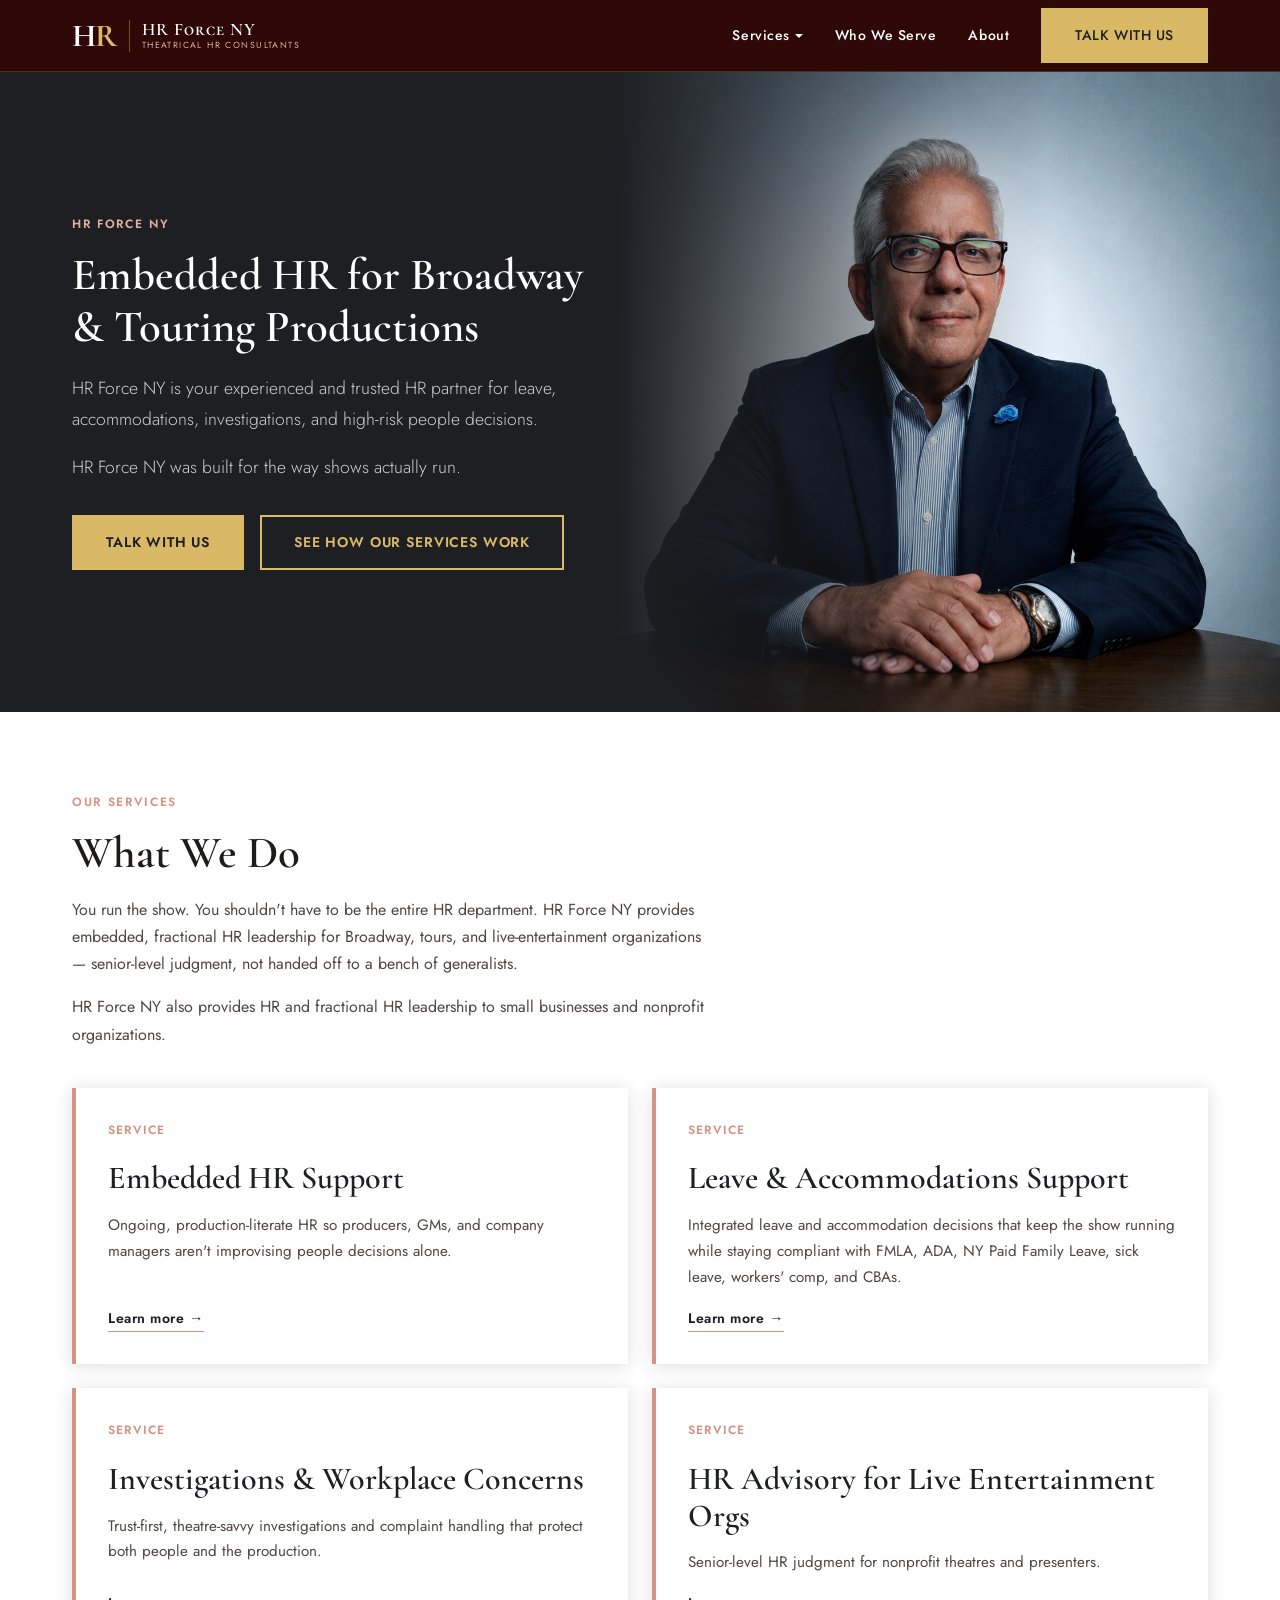
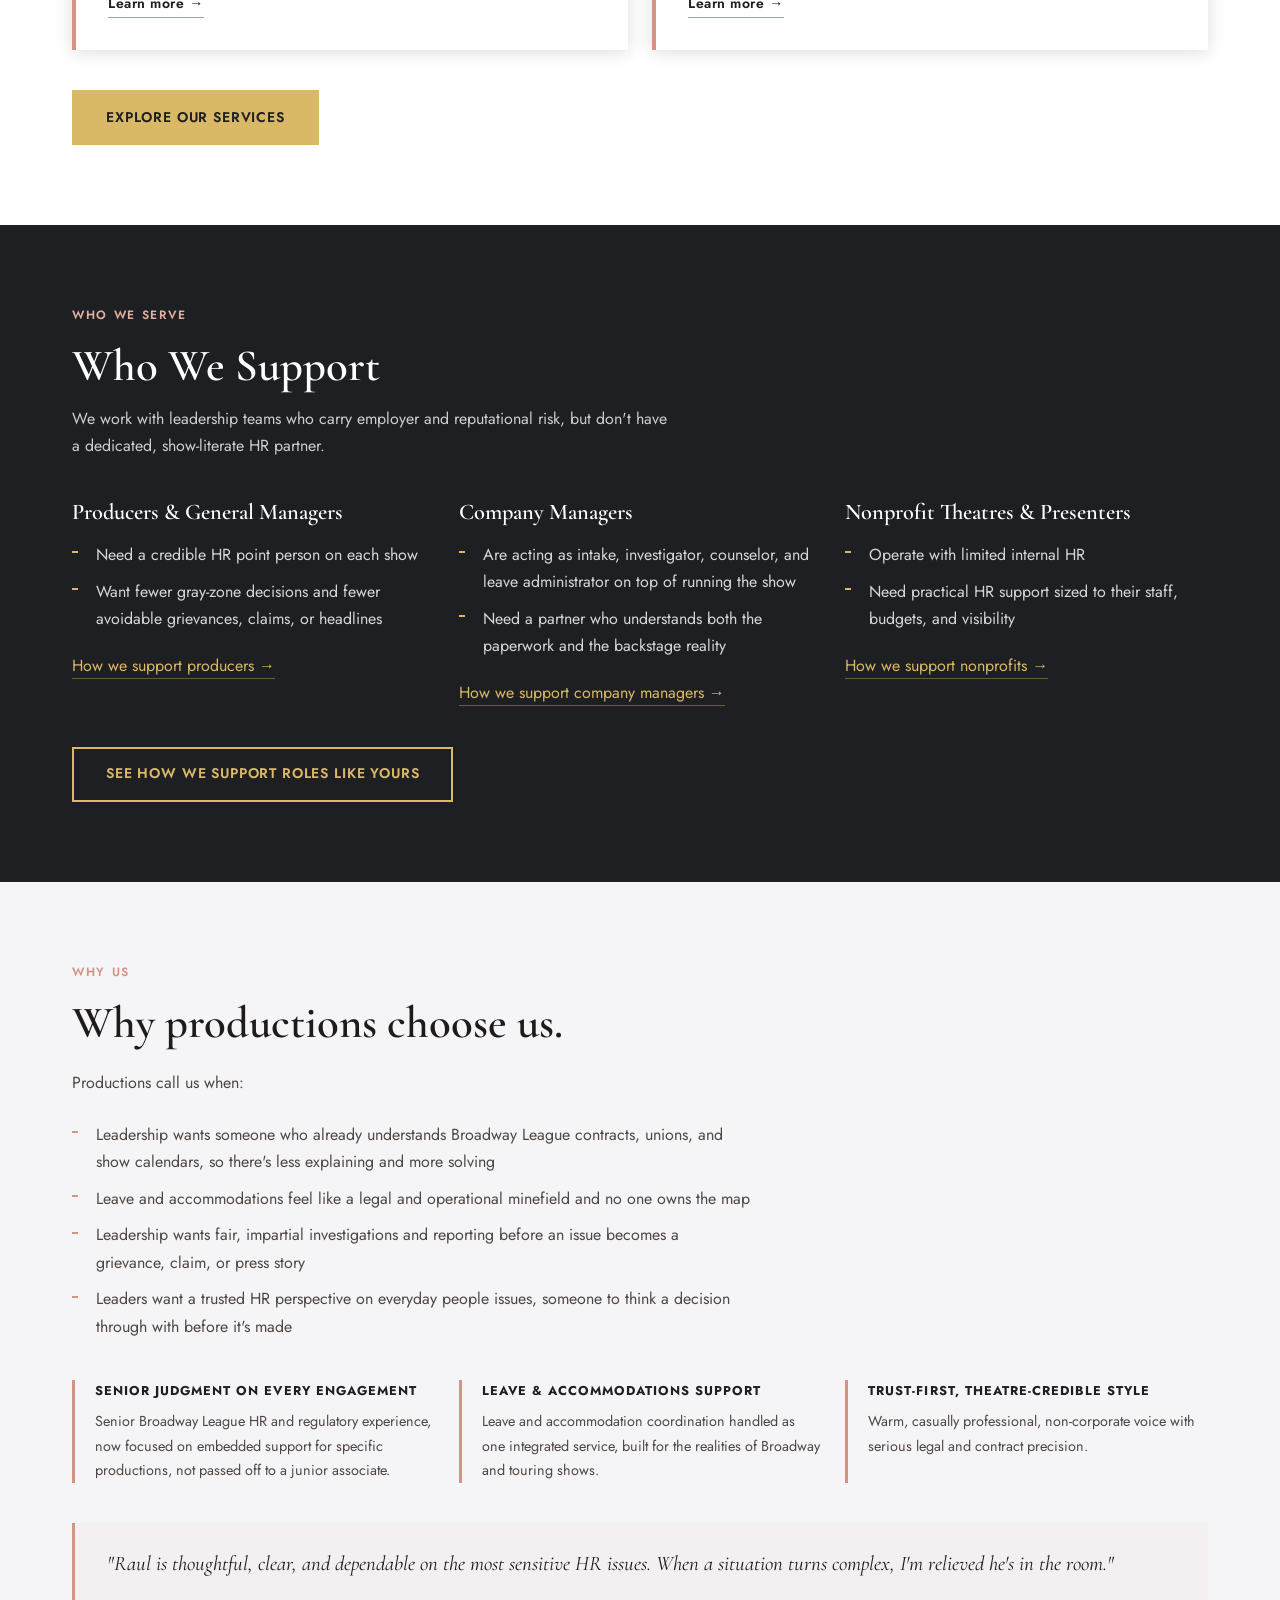
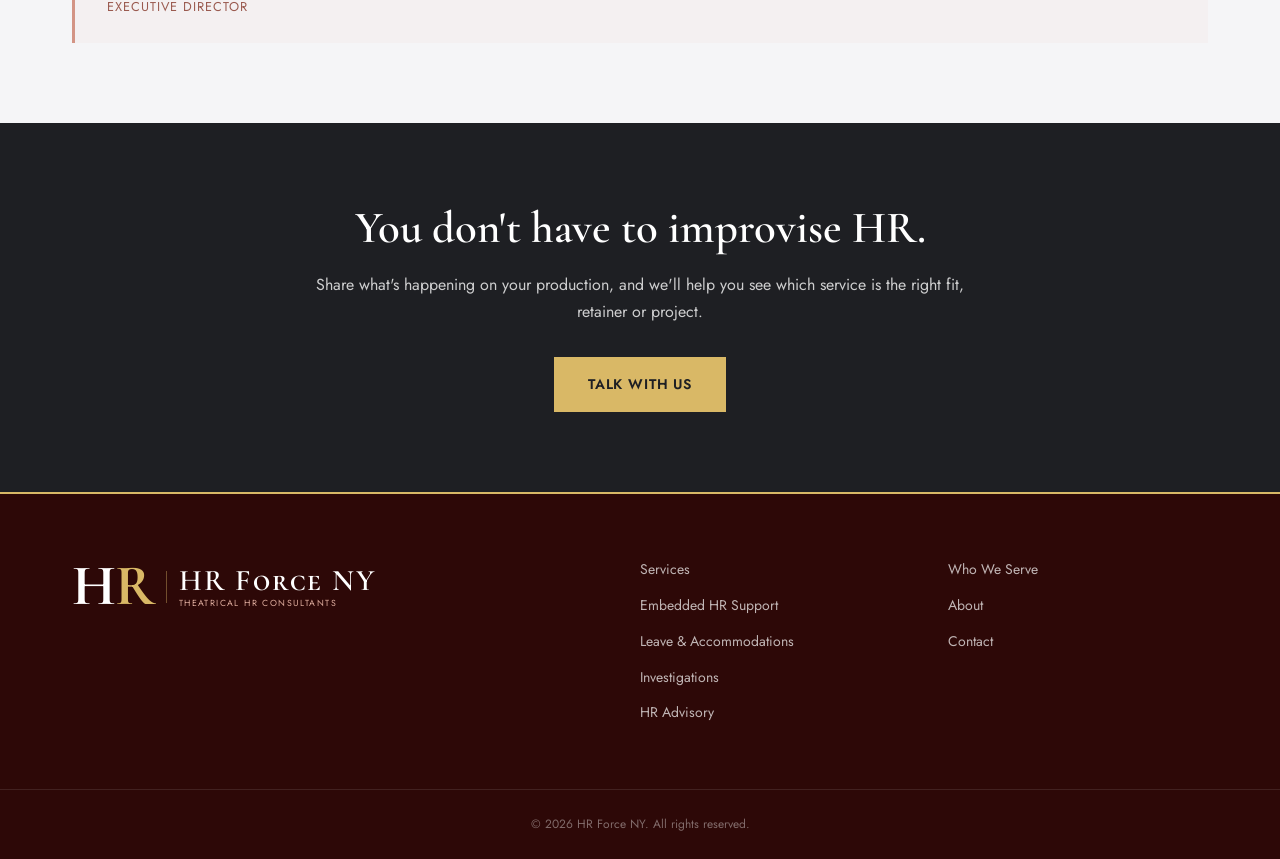
==== commit ab71ffb5: "Recolor site: slate, dark red, gold and coral palette Move away from the navy/gold scheme shared wit" ====
--- a/index.html
+++ b/index.html
@@ -8,6 +8,7 @@
   <link rel="preconnect" href="https://fonts.gstatic.com" crossorigin>
   <link href="https://fonts.googleapis.com/css2?family=Cormorant+Garamond:ital,wght@0,400;0,600;0,700;1,400;1,600&family=Jost:wght@300;400;500;600&display=swap" rel="stylesheet">
   <link rel="stylesheet" href="/css/styles.css">
+  <script src="/js/nav.js" defer></script>
 </head>
 <body>
 
@@ -21,7 +22,12 @@
         <span class="logo-tagline">Theatrical HR Consultants</span>
       </span>
     </a>
-    <nav class="main-nav">
+    <button class="nav-toggle" type="button" aria-controls="main-nav" aria-expanded="false" aria-label="Open menu">
+      <span class="nav-toggle-bar"></span>
+      <span class="nav-toggle-bar"></span>
+      <span class="nav-toggle-bar"></span>
+    </button>
+    <nav class="main-nav" id="main-nav">
       <div class="nav-dropdown">
         <a href="/services/">Services</a>
         <div class="dropdown-menu">
@@ -99,7 +105,7 @@
   <div class="container">
     <span class="eyebrow">Who We Serve</span>
     <h2 style="margin-bottom:0.75rem;">Who We Support</h2>
-    <p style="max-width:600px;color:rgba(244,241,234,0.78);margin-bottom:2.5rem;">We work with leadership teams who carry employer and reputational risk, but don't have a dedicated, show-literate HR partner.</p>
+    <p style="max-width:600px;color:rgba(255,255,255,0.78);margin-bottom:2.5rem;">We work with leadership teams who carry employer and reputational risk, but don't have a dedicated, show-literate HR partner.</p>
     <div class="grid-3">
       <div>
         <h3 style="font-size:1.4rem;margin-bottom:1rem;">Producers &amp; General Managers</h3>
--- a/css/styles.css
+++ b/css/styles.css
@@ -9,16 +9,48 @@
 }
 
 :root {
-  --navy:     #0B1E3D;
-  --gold:     #C9A24B;
-  --cream:    #F4F1EA;
-  --rose:     #C9A5A5;
-  --page-bg:  #F9F8F5;
+  /* Slate, dark red, gold & white palette */
+  --slate:    #1e1f23;
+  --red:      #4A1411;
+  --red-deep: #2d0807;
+  --blush:    #E0AE9F;
+  --coral:    #d39485;
+  --brand-gold:       #D9B866;
+  --brand-gold-hover: #e5c683;
+
+  /* Buttons are gold on every surface */
+  --btn-bg:       var(--brand-gold);
+  --btn-hover-bg: var(--brand-gold-hover);
+
+  /* Legacy token names, remapped. White surfaces are the default:
+     highlights there are coral. Dark surfaces re-scope them to gold below. */
+  --navy:     var(--slate);
+  --gold:     var(--coral);
+  --gold-hover: #C47F6F;
+  --btn-ink:       var(--slate);
+  --btn-hover-ink: var(--slate);
+  --cream:    #f5f5f7;
+  --rose:     #9A5A4F;
+  --page-bg:  #FFFFFF;
   --white:    #FFFFFF;
-  --text-dark: #1C1C1C;
-  --text-mid:  #4A4A4A;
-  --text-light: #D4CEC5;
+  --text-dark: #1F1B1A;
+  --text-mid:  #4F4745;
+  --text-light: #D9CCC8;
   --max-width: 1200px;
+}
+
+/* Dark surfaces: gold highlights */
+.section-navy,
+.site-header,
+.site-footer,
+.hero-billboard,
+.minefield-card {
+  --gold:       var(--brand-gold);
+  --gold-hover: var(--brand-gold-hover);
+  --btn-ink:       var(--slate);
+  --btn-hover-ink: var(--slate);
+  --rose:  var(--blush);
+  --cream: #FFFFFF;
 }
 
 html {
@@ -101,7 +133,7 @@
 .section-navy h4 { color: var(--cream); }
 
 .section-navy p,
-.section-navy li { color: rgba(244, 241, 234, 0.82); }
+.section-navy li { color: rgba(255, 255, 255, 0.82); }
 
 ul {
   list-style: none;
@@ -124,7 +156,7 @@
   background: var(--gold);
 }
 
-.section-navy .bullet-list li { color: rgba(244, 241, 234, 0.82); }
+.section-navy .bullet-list li { color: rgba(255, 255, 255, 0.82); }
 .section-navy .bullet-list li::before { background: var(--gold); }
 
 /* ============================================================
@@ -133,8 +165,30 @@
 
 .btn-gold {
   display: inline-block;
-  background: var(--gold);
-  color: var(--navy);
+  background: var(--btn-bg);
+  color: var(--btn-ink);
+  font-family: 'Jost', sans-serif;
+  font-weight: 600;
+  font-size: 0.875rem;
+  letter-spacing: 0.06em;
+  text-transform: uppercase;
+  padding: 0.85rem 2rem;
+  border: 2px solid var(--btn-bg);
+  cursor: pointer;
+  transition: background 0.2s, color 0.2s;
+  text-decoration: none;
+}
+
+.btn-gold:hover {
+  background: var(--btn-hover-bg);
+  border-color: var(--btn-hover-bg);
+  color: var(--btn-hover-ink);
+}
+
+.btn-outline {
+  display: inline-block;
+  background: transparent;
+  color: var(--gold);
   font-family: 'Jost', sans-serif;
   font-weight: 600;
   font-size: 0.875rem;
@@ -147,28 +201,6 @@
   text-decoration: none;
 }
 
-.btn-gold:hover {
-  background: #b88e3b;
-  border-color: #b88e3b;
-  color: var(--page-bg);
-}
-
-.btn-outline {
-  display: inline-block;
-  background: transparent;
-  color: var(--gold);
-  font-family: 'Jost', sans-serif;
-  font-weight: 600;
-  font-size: 0.875rem;
-  letter-spacing: 0.06em;
-  text-transform: uppercase;
-  padding: 0.85rem 2rem;
-  border: 2px solid var(--gold);
-  cursor: pointer;
-  transition: background 0.2s, color 0.2s;
-  text-decoration: none;
-}
-
 .btn-outline:hover {
   background: var(--gold);
   color: var(--navy);
@@ -190,9 +222,9 @@
   position: sticky;
   top: 0;
   z-index: 100;
-  background: var(--navy);
+  background: var(--red-deep);
   height: 72px;
-  border-bottom: 1px solid rgba(201, 162, 75, 0.2);
+  border-bottom: 1px solid color-mix(in srgb, var(--gold) 20%, transparent);
 }
 
 .header-inner {
@@ -230,7 +262,7 @@
 .logo-wordmark .logo-divider {
   width: 1px;
   height: 32px;
-  background: rgba(201,162,75,0.4);
+  background: color-mix(in srgb, var(--gold) 40%, transparent);
 }
 .logo-wordmark .logo-text {
   display: flex;
@@ -277,11 +309,11 @@
 }
 
 .main-nav .btn-gold {
-  color: var(--navy);
+  color: var(--btn-ink);
 }
 
 .main-nav .btn-gold:hover {
-  color: var(--page-bg);
+  color: var(--btn-hover-ink);
 }
 
 /* Services dropdown */
@@ -313,8 +345,8 @@
   position: absolute;
   top: 100%;
   left: 0;
-  background: var(--navy);
-  border: 1px solid rgba(201,162,75,0.3);
+  background: var(--red-deep);
+  border: 1px solid color-mix(in srgb, var(--gold) 30%, transparent);
   border-top: 2px solid var(--gold);
   min-width: 260px;
   z-index: 200;
@@ -337,16 +369,44 @@
   border-bottom: none;
 }
 .dropdown-menu a:hover {
-  background: rgba(201,162,75,0.08);
+  background: color-mix(in srgb, var(--gold) 8%, transparent);
   color: var(--gold);
 }
 
+/* Mobile menu toggle (shown at 900px and below) */
+.nav-toggle {
+  display: none;
+  flex-direction: column;
+  justify-content: center;
+  gap: 5px;
+  width: 44px;
+  height: 44px;
+  padding: 0 10px;
+  margin-right: -10px;
+  background: none;
+  border: 0;
+  cursor: pointer;
+}
+.nav-toggle-bar {
+  display: block;
+  height: 2px;
+  background: var(--cream);
+  transition: transform 0.2s, opacity 0.2s;
+}
+.nav-toggle:focus-visible {
+  outline: 2px solid var(--gold);
+  outline-offset: 2px;
+}
+.nav-open .nav-toggle-bar:nth-child(1) { transform: translateY(7px) rotate(45deg); }
+.nav-open .nav-toggle-bar:nth-child(2) { opacity: 0; }
+.nav-open .nav-toggle-bar:nth-child(3) { transform: translateY(-7px) rotate(-45deg); }
+
 /* ============================================================
    FOOTER
    ============================================================ */
 
 .site-footer {
-  background: var(--navy);
+  background: var(--red-deep);
   border-top: 2px solid var(--gold);
 }
 
@@ -395,7 +455,7 @@
 .footer-nav a {
   font-family: 'Jost', sans-serif;
   font-size: 0.875rem;
-  color: rgba(244, 241, 234, 0.7);
+  color: rgba(255, 255, 255, 0.7);
   text-decoration: none;
   transition: color 0.2s;
 }
@@ -405,7 +465,7 @@
 }
 
 .footer-legal {
-  border-top: 1px solid rgba(244, 241, 234, 0.1);
+  border-top: 1px solid rgba(255, 255, 255, 0.1);
   padding: 1.5rem 2rem;
   text-align: center;
 }
@@ -413,7 +473,7 @@
 .footer-legal p {
   font-family: 'Jost', sans-serif;
   font-size: 0.75rem;
-  color: rgba(244, 241, 234, 0.4);
+  color: rgba(255, 255, 255, 0.4);
   margin: 0;
 }
 
@@ -435,7 +495,7 @@
   font-size: 1.15rem;
   font-weight: 300;
   line-height: 1.75;
-  color: rgba(244, 241, 234, 0.78);
+  color: rgba(255, 255, 255, 0.78);
   max-width: 620px;
   margin-bottom: 0;
 }
@@ -448,7 +508,7 @@
   background: var(--white);
   border-left: 4px solid var(--gold);
   padding: 2rem;
-  box-shadow: 0 2px 16px rgba(11, 30, 61, 0.06);
+  box-shadow: 0 2px 16px rgba(30, 31, 35, 0.15);
   display: flex;
   flex-direction: column;
   gap: 1rem;
@@ -578,7 +638,7 @@
   gap: 0.75rem;
   font-size: 0.875rem;
   line-height: 1.5;
-  color: rgba(244, 241, 234, 0.85);
+  color: rgba(255, 255, 255, 0.85);
 }
 
 .pressure-list li::before {
@@ -593,7 +653,7 @@
 .card-divider {
   width: 100%;
   height: 1px;
-  background: rgba(201, 162, 75, 0.2);
+  background: color-mix(in srgb, var(--gold) 20%, transparent);
   margin: 1.5rem 0;
 }
 
@@ -603,14 +663,14 @@
   font-weight: 600;
   font-size: 0.925rem;
   line-height: 1.6;
-  color: rgba(244, 241, 234, 0.6);
+  color: rgba(255, 255, 255, 0.6);
 }
 
 .pullquote {
   border-left: 3px solid var(--gold);
   padding: 1.5rem 2rem;
   margin: 2.5rem 0 0;
-  background: rgba(201, 162, 75, 0.06);
+  background: color-mix(in srgb, var(--gold) 6%, transparent);
 }
 
 .pullquote blockquote {
@@ -706,7 +766,7 @@
 .how-block p,
 .how-block li {
   font-size: 0.93rem;
-  color: rgba(244, 241, 234, 0.78);
+  color: rgba(255, 255, 255, 0.78);
 }
 
 /* ============================================================
@@ -723,7 +783,7 @@
 .principle-card {
   border-left: 3px solid var(--gold);
   padding: 1.5rem;
-  background: rgba(201, 162, 75, 0.06);
+  background: color-mix(in srgb, var(--gold) 6%, transparent);
 }
 
 .principle-card h4 {
@@ -738,7 +798,7 @@
 
 .principle-card p {
   font-size: 0.93rem;
-  color: rgba(244, 241, 234, 0.78);
+  color: rgba(255, 255, 255, 0.78);
   margin: 0;
 }
 
@@ -758,7 +818,7 @@
 .cta-band p {
   max-width: 680px;
   margin: 0 auto 2rem;
-  color: rgba(244, 241, 234, 0.78);
+  color: rgba(255, 255, 255, 0.78);
 }
 
 .cta-band .btn-row {
@@ -824,7 +884,7 @@
   background: var(--white);
   border-left: 4px solid var(--gold);
   padding: 2.5rem;
-  box-shadow: 0 2px 20px rgba(11, 30, 61, 0.07);
+  box-shadow: 0 2px 20px rgba(30, 31, 35, 0.15);
 }
 
 .form-group {
@@ -850,7 +910,7 @@
   font-size: 0.95rem;
   color: var(--text-dark);
   background: var(--page-bg);
-  border: 1px solid #D8D4CC;
+  border: 1px solid #DDDCDA;
   padding: 0.75rem 1rem;
   outline: none;
   transition: border-color 0.2s, box-shadow 0.2s;
@@ -869,7 +929,7 @@
 .form-group select:focus,
 .form-group textarea:focus {
   border-color: var(--gold);
-  box-shadow: 0 0 0 2px rgba(201, 162, 75, 0.2);
+  box-shadow: 0 0 0 2px color-mix(in srgb, var(--gold) 20%, transparent);
 }
 
 .form-group textarea {
@@ -893,7 +953,7 @@
 .prefer-email {
   margin-top: 2.5rem;
   padding-top: 2rem;
-  border-top: 1px solid rgba(201, 162, 75, 0.3);
+  border-top: 1px solid color-mix(in srgb, var(--gold) 30%, transparent);
 }
 
 .prefer-email h3 {
@@ -986,7 +1046,7 @@
   font-size: 1.1rem;
   font-weight: 300;
   line-height: 1.75;
-  color: rgba(244, 241, 234, 0.78);
+  color: rgba(255, 255, 255, 0.78);
   max-width: 500px;
   margin-bottom: 0;
 }
@@ -1046,16 +1106,16 @@
   font-family: 'Jost', sans-serif;
   font-size: 1.1rem;
   font-weight: 300;
-  color: rgba(244, 241, 234, 0.78);
+  color: rgba(255, 255, 255, 0.78);
   max-width: 680px;
 }
 
-/* About: page header with the homepage hero portrait on the right */
+/* About: page header with the B&W Broadway photo on the right */
 .page-header--photo {
   position: relative;
   display: flex;
   align-items: center;
-  min-height: 520px;
+  min-height: 468px;
   overflow: hidden;
 }
 
@@ -1065,13 +1125,30 @@
   width: 100%;
 }
 
+/* Full-bleed street photo, so no studio backdrop. Sized in px against the fixed
+   468px header; the right offset tracks the viewport so Raul stays ~74% across
+   and the photo always bleeds off the right edge. */
+.page-header--photo .hero-billboard__photo {
+  background: var(--navy);
+}
+
+.page-header--photo .hero-billboard__photo img {
+  top: -234px; /* top of Raul's hair lands 40px below the nav */
+  left: auto;
+  right: min(0px, calc(26vw - 518px));
+  height: 832px;
+  transform: none;
+  -webkit-mask-image: linear-gradient(to right, transparent 0%, #000 15%);
+  mask-image: linear-gradient(to right, transparent 0%, #000 15%);
+}
+
 /* ============================================================
    INLINE LINK STYLE
    ============================================================ */
 
 .text-link {
   color: var(--gold);
-  border-bottom: 1px solid rgba(201, 162, 75, 0.4);
+  border-bottom: 1px solid color-mix(in srgb, var(--gold) 40%, transparent);
   padding-bottom: 1px;
   transition: border-color 0.2s;
 }
@@ -1084,6 +1161,71 @@
 
 
 @media (max-width: 900px) {
+  /* Header nav collapses into a dropdown panel */
+  .nav-toggle {
+    display: flex;
+  }
+
+  .main-nav {
+    display: none;
+    position: absolute;
+    top: 100%;
+    left: 0;
+    right: 0;
+    flex-direction: column;
+    align-items: stretch;
+    gap: 0;
+    padding: 0.5rem 2rem 1.75rem;
+    background: var(--red-deep);
+    border-bottom: 2px solid var(--gold);
+    max-height: calc(100vh - 72px);
+    overflow-y: auto;
+  }
+
+  .nav-open .main-nav {
+    display: flex;
+  }
+
+  .main-nav > a:not(.btn-gold),
+  .nav-dropdown > a {
+    padding: 1rem 0;
+    font-size: 1rem;
+    border-bottom: 1px solid rgba(255, 255, 255, 0.1);
+  }
+
+  .nav-dropdown > a::after {
+    display: none;
+  }
+
+  .dropdown-menu,
+  .nav-dropdown:hover .dropdown-menu,
+  .nav-dropdown:focus-within .dropdown-menu {
+    display: block;
+    position: static;
+    min-width: 0;
+    background: none;
+    border: 0;
+    border-bottom: 1px solid rgba(255, 255, 255, 0.1);
+    padding: 0.25rem 0 0.5rem 1rem;
+  }
+
+  .dropdown-menu a {
+    padding: 0.6rem 0;
+    font-size: 0.9rem;
+    white-space: normal;
+    color: rgba(255, 255, 255, 0.78);
+    border-bottom: none;
+  }
+
+  .dropdown-menu a:hover {
+    background: none;
+  }
+
+  .main-nav .btn-gold {
+    margin-top: 1.5rem;
+    text-align: center;
+  }
+
   .grid-2,
   .grid-3,
   .how-grid,
@@ -1136,14 +1278,6 @@
     gap: 2rem;
   }
 
-  .main-nav {
-    gap: 1rem;
-  }
-
-  .main-nav a:not(.btn-gold) {
-    display: none;
-  }
-
   h1 { font-size: 2.2rem; }
   h2 { font-size: 1.75rem; }
 
